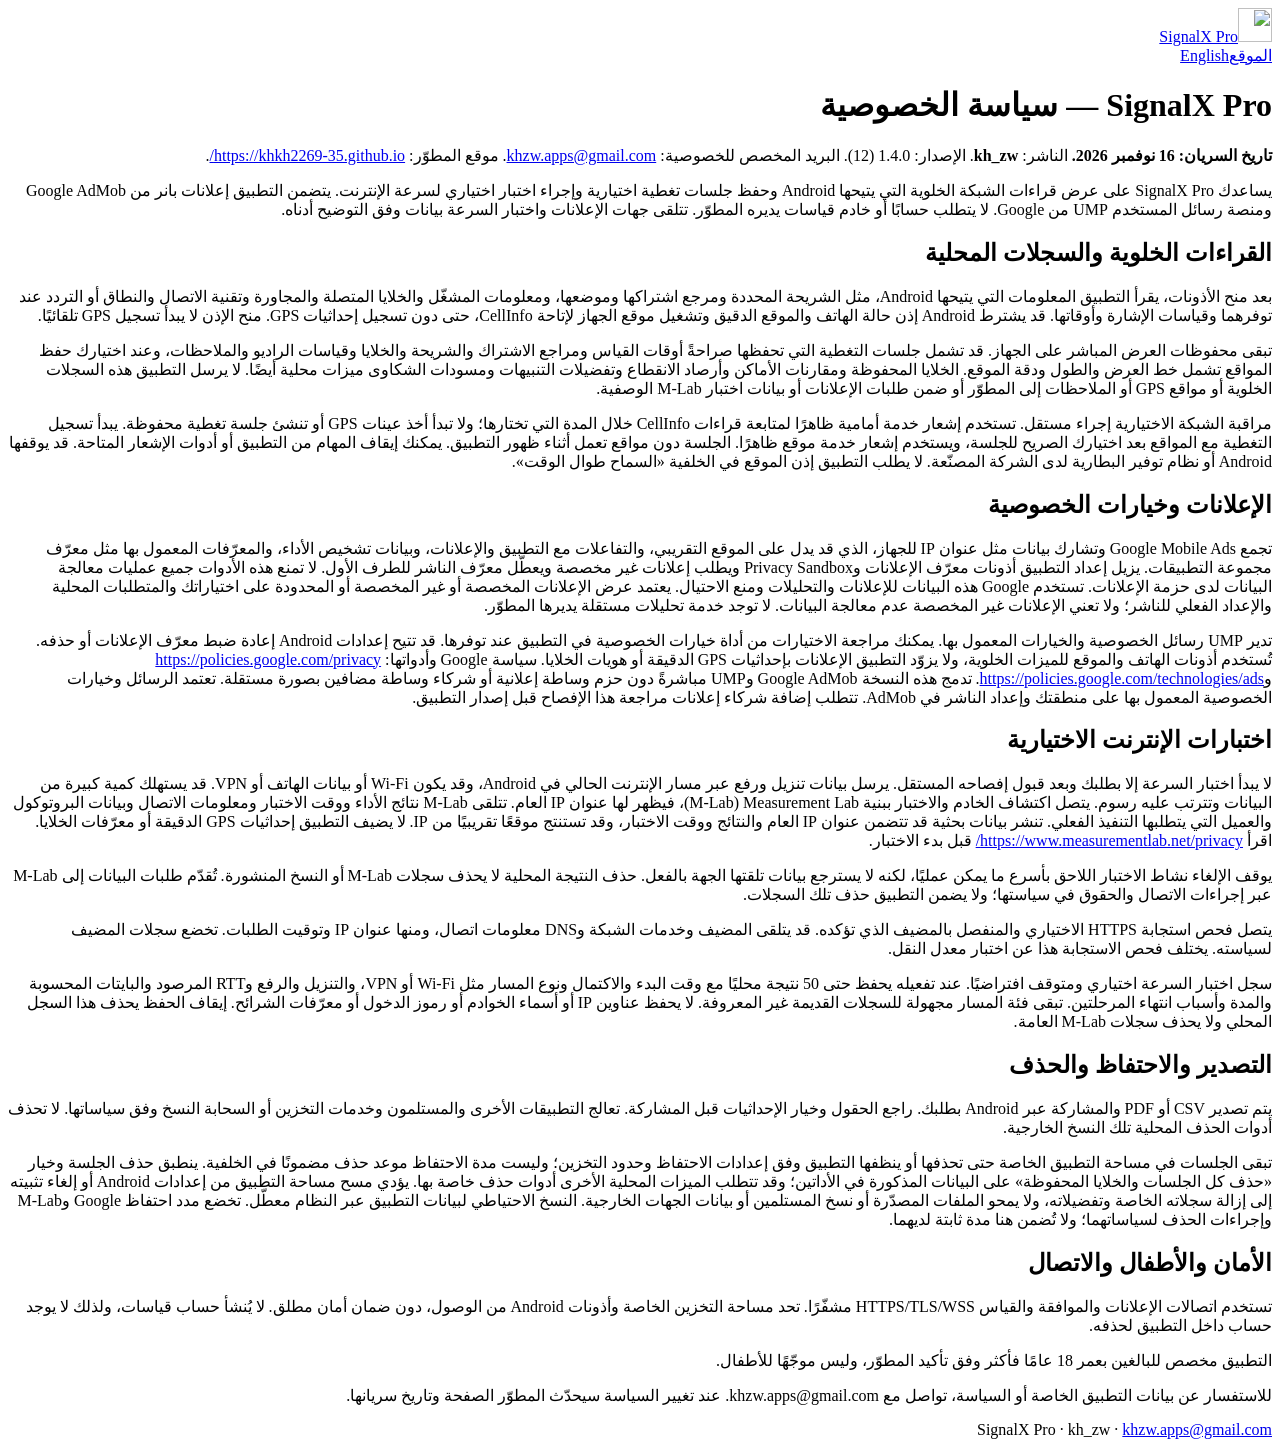
==== privacy-ar.html @ 929ecbd9 "site: publish SignalX Pro privacy-ar.html (approved privacy policy)" ====
<!doctype html>
<html lang="ar" dir="rtl"><head><meta charset="utf-8"><meta name="viewport" content="width=device-width,initial-scale=1"><title>SignalX Pro — سياسة الخصوصية</title><link rel="stylesheet" href="styles.css"><link rel="icon" href="mark.svg" type="image/svg+xml"></head><body>
<header><a class="brand" href="index.html"><img src="mark.svg" width="34" height="34" alt=""><bdi>SignalX Pro</bdi></a><nav aria-label="التنقل الرئيسي"><a href="index.html">الموقع</a><a href="privacy-en.html" lang="en" dir="ltr">English</a></nav></header>
<main class="policy"><h1>SignalX Pro — سياسة الخصوصية</h1>
<p><strong>تاريخ السريان: 16 نوفمبر 2026.</strong> الناشر: <strong>kh_zw</strong>. الإصدار: 1.4.0 (12). البريد المخصص للخصوصية: <a href="mailto:khzw.apps@gmail.com">khzw.apps@gmail.com</a>. موقع المطوّر: <a href="https://khkh2269-35.github.io/">https://khkh2269-35.github.io/</a>.</p>
<p>يساعدك SignalX Pro على عرض قراءات الشبكة الخلوية التي يتيحها Android وحفظ جلسات تغطية اختيارية وإجراء اختبار اختياري لسرعة الإنترنت. يتضمن التطبيق إعلانات بانر من Google AdMob ومنصة رسائل المستخدم UMP من Google. لا يتطلب حسابًا أو خادم قياسات يديره المطوّر. تتلقى جهات الإعلانات واختبار السرعة بيانات وفق التوضيح أدناه.</p>
<h2>القراءات الخلوية والسجلات المحلية</h2>
<p>بعد منح الأذونات، يقرأ التطبيق المعلومات التي يتيحها Android، مثل الشريحة المحددة ومرجع اشتراكها وموضعها، ومعلومات المشغّل والخلايا المتصلة والمجاورة وتقنية الاتصال والنطاق أو التردد عند توفرهما وقياسات الإشارة وأوقاتها. قد يشترط Android إذن حالة الهاتف والموقع الدقيق وتشغيل موقع الجهاز لإتاحة CellInfo، حتى دون تسجيل إحداثيات GPS. منح الإذن لا يبدأ تسجيل GPS تلقائيًا.</p>
<p>تبقى محفوظات العرض المباشر على الجهاز. قد تشمل جلسات التغطية التي تحفظها صراحةً أوقات القياس ومراجع الاشتراك والشريحة والخلايا وقياسات الراديو والملاحظات، وعند اختيارك حفظ المواقع تشمل خط العرض والطول ودقة الموقع. الخلايا المحفوظة ومقارنات الأماكن وأرصاد الانقطاع وتفضيلات التنبيهات ومسودات الشكاوى ميزات محلية أيضًا. لا يرسل التطبيق هذه السجلات الخلوية أو مواقع GPS أو الملاحظات إلى المطوّر أو ضمن طلبات الإعلانات أو بيانات اختبار M-Lab الوصفية.</p>
<p>مراقبة الشبكة الاختيارية إجراء مستقل. تستخدم إشعار خدمة أمامية ظاهرًا لمتابعة قراءات CellInfo خلال المدة التي تختارها؛ ولا تبدأ أخذ عينات GPS أو تنشئ جلسة تغطية محفوظة. يبدأ تسجيل التغطية مع المواقع بعد اختيارك الصريح للجلسة، ويستخدم إشعار خدمة موقع ظاهرًا. الجلسة دون مواقع تعمل أثناء ظهور التطبيق. يمكنك إيقاف المهام من التطبيق أو أدوات الإشعار المتاحة. قد يوقفها Android أو نظام توفير البطارية لدى الشركة المصنّعة. لا يطلب التطبيق إذن الموقع في الخلفية «السماح طوال الوقت».</p>
<h2>الإعلانات وخيارات الخصوصية</h2>
<p>تجمع Google Mobile Ads وتشارك بيانات مثل عنوان IP للجهاز، الذي قد يدل على الموقع التقريبي، والتفاعلات مع التطبيق والإعلانات، وبيانات تشخيص الأداء، والمعرّفات المعمول بها مثل معرّف مجموعة التطبيقات. يزيل إعداد التطبيق أذونات معرّف الإعلانات وPrivacy Sandbox ويطلب إعلانات غير مخصصة ويعطّل معرّف الناشر للطرف الأول. لا تمنع هذه الأدوات جميع عمليات معالجة البيانات لدى حزمة الإعلانات. تستخدم Google هذه البيانات للإعلانات والتحليلات ومنع الاحتيال. يعتمد عرض الإعلانات المخصصة أو غير المخصصة أو المحدودة على اختياراتك والمتطلبات المحلية والإعداد الفعلي للناشر؛ ولا تعني الإعلانات غير المخصصة عدم معالجة البيانات. لا توجد خدمة تحليلات مستقلة يديرها المطوّر.</p>
<p>تدير UMP رسائل الخصوصية والخيارات المعمول بها. يمكنك مراجعة الاختيارات من أداة خيارات الخصوصية في التطبيق عند توفرها. قد تتيح إعدادات Android إعادة ضبط معرّف الإعلانات أو حذفه. تُستخدم أذونات الهاتف والموقع للميزات الخلوية، ولا يزوّد التطبيق الإعلانات بإحداثيات GPS الدقيقة أو هويات الخلايا. سياسة Google وأدواتها: <a href="https://policies.google.com/privacy">https://policies.google.com/privacy</a> و<a href="https://policies.google.com/technologies/ads">https://policies.google.com/technologies/ads</a>. تدمج هذه النسخة Google AdMob وUMP مباشرةً دون حزم وساطة إعلانية أو شركاء وساطة مضافين بصورة مستقلة. تعتمد الرسائل وخيارات الخصوصية المعمول بها على منطقتك وإعداد الناشر في AdMob. تتطلب إضافة شركاء إعلانات مراجعة هذا الإفصاح قبل إصدار التطبيق.</p>
<h2>اختبارات الإنترنت الاختيارية</h2>
<p>لا يبدأ اختبار السرعة إلا بطلبك وبعد قبول إفصاحه المستقل. يرسل بيانات تنزيل ورفع عبر مسار الإنترنت الحالي في Android، وقد يكون Wi-Fi أو بيانات الهاتف أو VPN. قد يستهلك كمية كبيرة من البيانات وتترتب عليه رسوم. يتصل اكتشاف الخادم والاختبار ببنية Measurement Lab ‏(M-Lab)، فيظهر لها عنوان IP العام. تتلقى M-Lab نتائج الأداء ووقت الاختبار ومعلومات الاتصال وبيانات البروتوكول والعميل التي يتطلبها التنفيذ الفعلي. تنشر بيانات بحثية قد تتضمن عنوان IP العام والنتائج ووقت الاختبار، وقد تستنتج موقعًا تقريبيًا من IP. لا يضيف التطبيق إحداثيات GPS الدقيقة أو معرّفات الخلايا. اقرأ <a href="https://www.measurementlab.net/privacy/">https://www.measurementlab.net/privacy/</a> قبل بدء الاختبار.</p>
<p>يوقف الإلغاء نشاط الاختبار اللاحق بأسرع ما يمكن عمليًا، لكنه لا يسترجع بيانات تلقتها الجهة بالفعل. حذف النتيجة المحلية لا يحذف سجلات M-Lab أو النسخ المنشورة. تُقدّم طلبات البيانات إلى M-Lab عبر إجراءات الاتصال والحقوق في سياستها؛ ولا يضمن التطبيق حذف تلك السجلات.</p>
<p>يتصل فحص استجابة HTTPS الاختياري والمنفصل بالمضيف الذي تؤكده. قد يتلقى المضيف وخدمات الشبكة وDNS معلومات اتصال، ومنها عنوان IP وتوقيت الطلبات. تخضع سجلات المضيف لسياسته. يختلف فحص الاستجابة هذا عن اختبار معدل النقل.</p>
<p>سجل اختبار السرعة اختياري ومتوقف افتراضيًا. عند تفعيله يحفظ حتى 50 نتيجة محليًا مع وقت البدء والاكتمال ونوع المسار مثل Wi-Fi أو VPN، والتنزيل والرفع وRTT المرصود والبايتات المحسوبة والمدة وأسباب انتهاء المرحلتين. تبقى فئة المسار مجهولة للسجلات القديمة غير المعروفة. لا يحفظ عناوين IP أو أسماء الخوادم أو رموز الدخول أو معرّفات الشرائح. إيقاف الحفظ يحذف هذا السجل المحلي ولا يحذف سجلات M-Lab العامة.</p>
<h2>التصدير والاحتفاظ والحذف</h2>
<p>يتم تصدير CSV أو PDF والمشاركة عبر Android بطلبك. راجع الحقول وخيار الإحداثيات قبل المشاركة. تعالج التطبيقات الأخرى والمستلمون وخدمات التخزين أو السحابة النسخ وفق سياساتها. لا تحذف أدوات الحذف المحلية تلك النسخ الخارجية.</p>
<p>تبقى الجلسات في مساحة التطبيق الخاصة حتى تحذفها أو ينظفها التطبيق وفق إعدادات الاحتفاظ وحدود التخزين؛ وليست مدة الاحتفاظ موعد حذف مضمونًا في الخلفية. ينطبق حذف الجلسة وخيار «حذف كل الجلسات والخلايا المحفوظة» على البيانات المذكورة في الأداتين؛ وقد تتطلب الميزات المحلية الأخرى أدوات حذف خاصة بها. يؤدي مسح مساحة التطبيق من إعدادات Android أو إلغاء تثبيته إلى إزالة سجلاته الخاصة وتفضيلاته، ولا يمحو الملفات المصدّرة أو نسخ المستلمين أو بيانات الجهات الخارجية. النسخ الاحتياطي لبيانات التطبيق عبر النظام معطّل. تخضع مدد احتفاظ Google وM-Lab وإجراءات الحذف لسياساتهما؛ ولا تُضمن هنا مدة ثابتة لديهما.</p>
<h2>الأمان والأطفال والاتصال</h2>
<p>تستخدم اتصالات الإعلانات والموافقة والقياس HTTPS/TLS/WSS مشفّرًا. تحد مساحة التخزين الخاصة وأذونات Android من الوصول، دون ضمان أمان مطلق. لا يُنشأ حساب قياسات، ولذلك لا يوجد حساب داخل التطبيق لحذفه.</p>
<p>التطبيق مخصص للبالغين بعمر 18 عامًا فأكثر وفق تأكيد المطوّر، وليس موجّهًا للأطفال.</p>
<p>للاستفسار عن بيانات التطبيق الخاصة أو السياسة، تواصل مع khzw.apps@gmail.com. عند تغيير السياسة سيحدّث المطوّر الصفحة وتاريخ سريانها.</p>
</main><footer><p>SignalX Pro · kh_zw · <a href="mailto:khzw.apps@gmail.com">khzw.apps@gmail.com</a></p></footer></body></html>
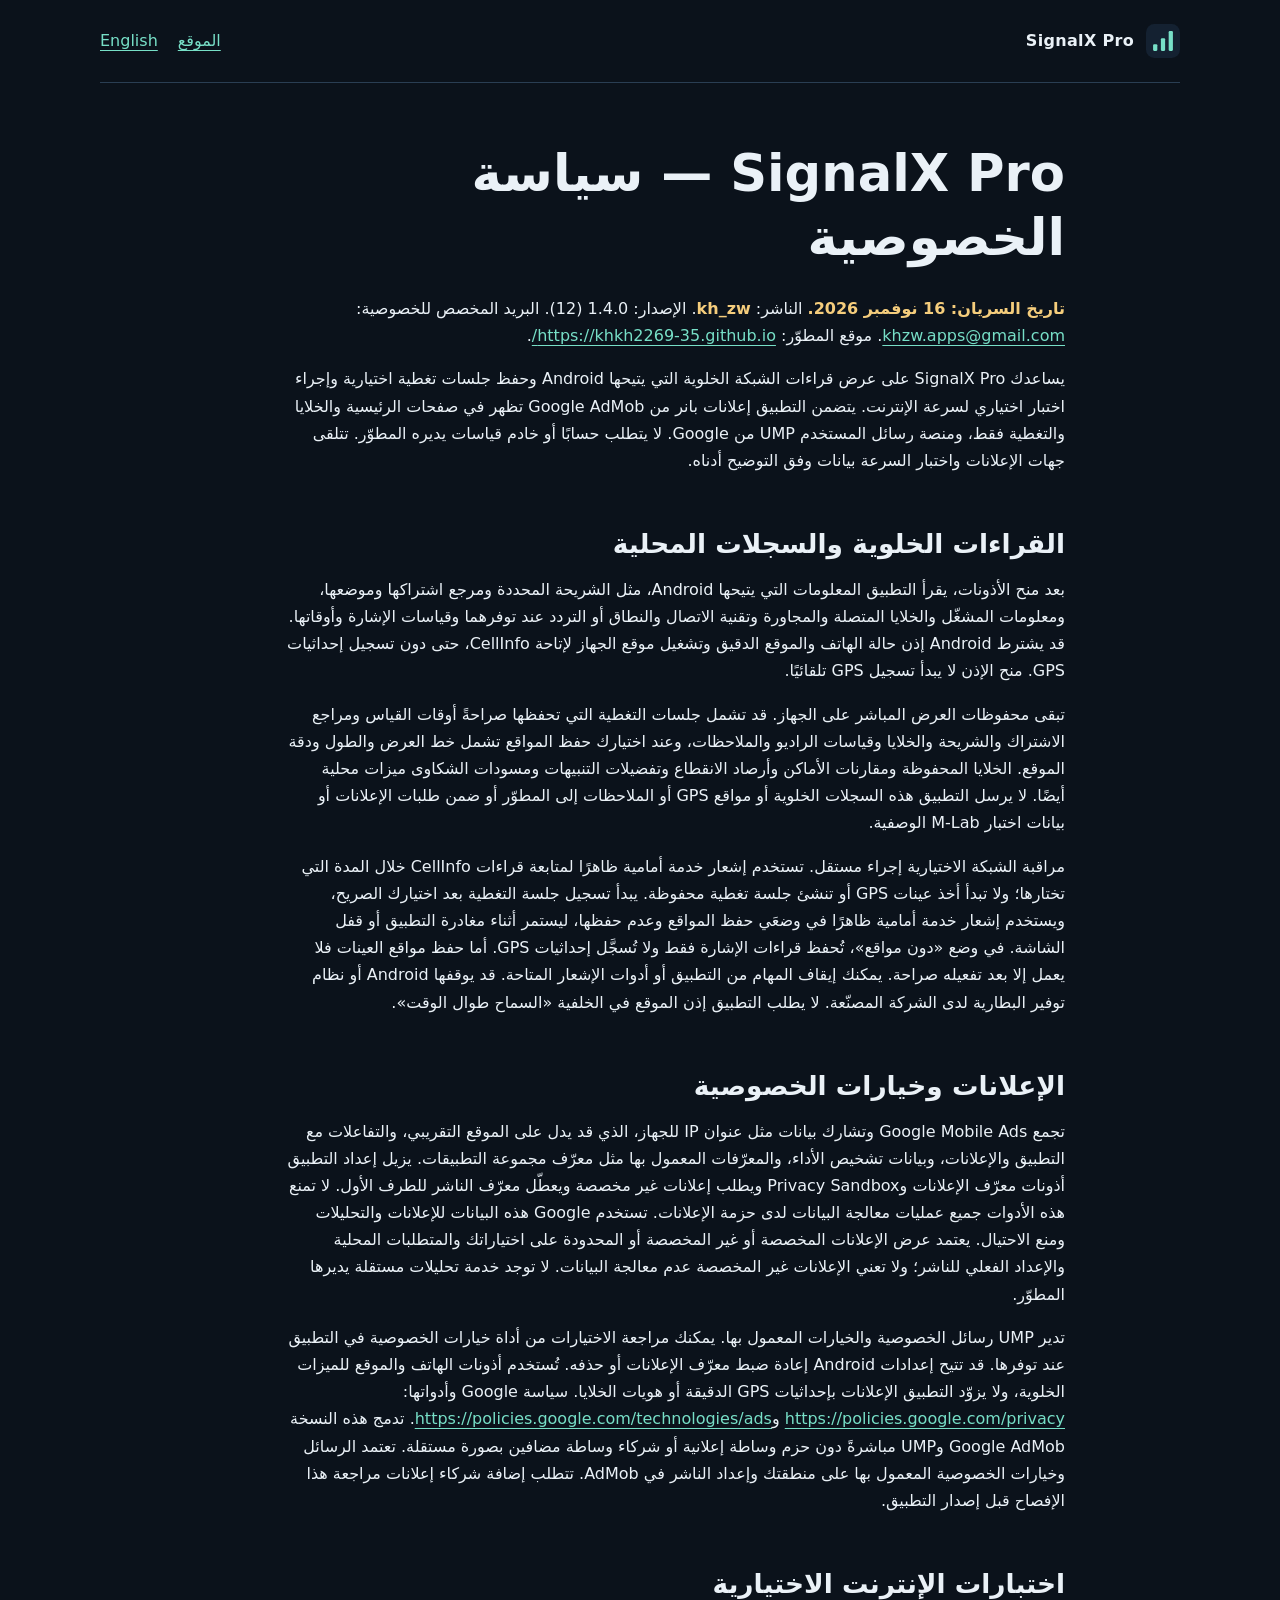
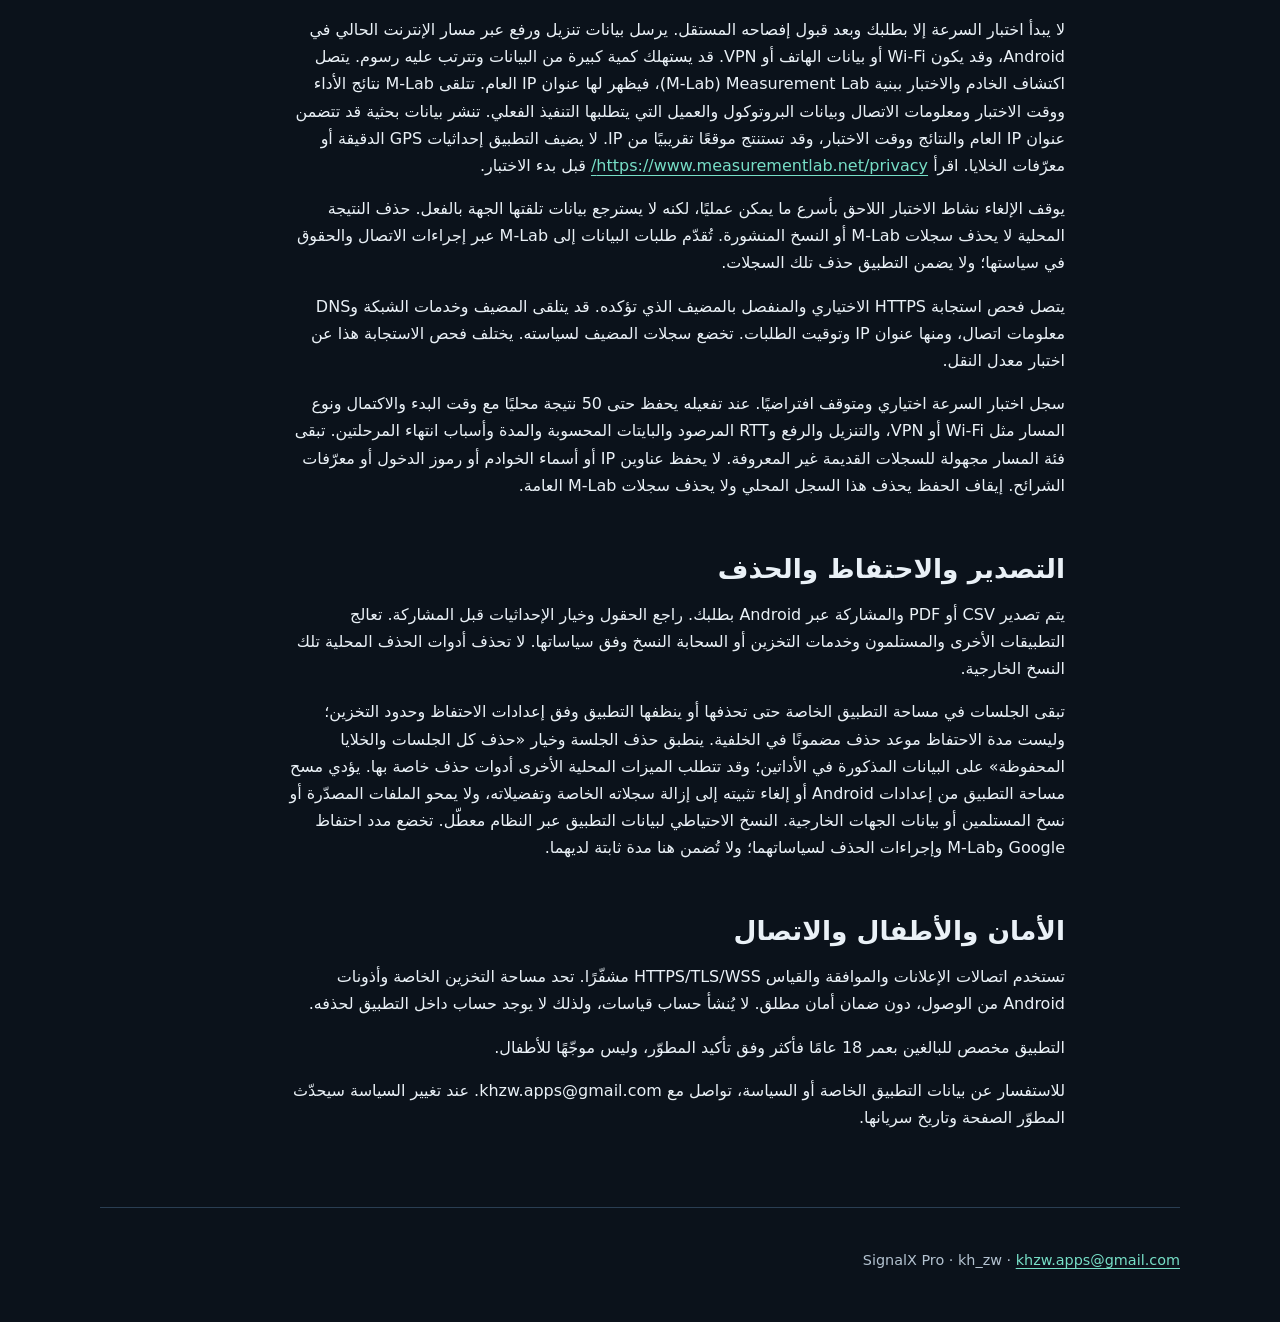
==== commit 6f8a1f2c: "privacy: disclose radio-only background session and exactly three banner placements" ====
--- a/privacy-ar.html
+++ b/privacy-ar.html
@@ -3,11 +3,11 @@
 <header><a class="brand" href="index.html"><img src="mark.svg" width="34" height="34" alt=""><bdi>SignalX Pro</bdi></a><nav aria-label="التنقل الرئيسي"><a href="index.html">الموقع</a><a href="privacy-en.html" lang="en" dir="ltr">English</a></nav></header>
 <main class="policy"><h1>SignalX Pro — سياسة الخصوصية</h1>
 <p><strong>تاريخ السريان: 16 نوفمبر 2026.</strong> الناشر: <strong>kh_zw</strong>. الإصدار: 1.4.0 (12). البريد المخصص للخصوصية: <a href="mailto:khzw.apps@gmail.com">khzw.apps@gmail.com</a>. موقع المطوّر: <a href="https://khkh2269-35.github.io/">https://khkh2269-35.github.io/</a>.</p>
-<p>يساعدك SignalX Pro على عرض قراءات الشبكة الخلوية التي يتيحها Android وحفظ جلسات تغطية اختيارية وإجراء اختبار اختياري لسرعة الإنترنت. يتضمن التطبيق إعلانات بانر من Google AdMob ومنصة رسائل المستخدم UMP من Google. لا يتطلب حسابًا أو خادم قياسات يديره المطوّر. تتلقى جهات الإعلانات واختبار السرعة بيانات وفق التوضيح أدناه.</p>
+<p>يساعدك SignalX Pro على عرض قراءات الشبكة الخلوية التي يتيحها Android وحفظ جلسات تغطية اختيارية وإجراء اختبار اختياري لسرعة الإنترنت. يتضمن التطبيق إعلانات بانر من Google AdMob تظهر في صفحات الرئيسية والخلايا والتغطية فقط، ومنصة رسائل المستخدم UMP من Google. لا يتطلب حسابًا أو خادم قياسات يديره المطوّر. تتلقى جهات الإعلانات واختبار السرعة بيانات وفق التوضيح أدناه.</p>
 <h2>القراءات الخلوية والسجلات المحلية</h2>
 <p>بعد منح الأذونات، يقرأ التطبيق المعلومات التي يتيحها Android، مثل الشريحة المحددة ومرجع اشتراكها وموضعها، ومعلومات المشغّل والخلايا المتصلة والمجاورة وتقنية الاتصال والنطاق أو التردد عند توفرهما وقياسات الإشارة وأوقاتها. قد يشترط Android إذن حالة الهاتف والموقع الدقيق وتشغيل موقع الجهاز لإتاحة CellInfo، حتى دون تسجيل إحداثيات GPS. منح الإذن لا يبدأ تسجيل GPS تلقائيًا.</p>
 <p>تبقى محفوظات العرض المباشر على الجهاز. قد تشمل جلسات التغطية التي تحفظها صراحةً أوقات القياس ومراجع الاشتراك والشريحة والخلايا وقياسات الراديو والملاحظات، وعند اختيارك حفظ المواقع تشمل خط العرض والطول ودقة الموقع. الخلايا المحفوظة ومقارنات الأماكن وأرصاد الانقطاع وتفضيلات التنبيهات ومسودات الشكاوى ميزات محلية أيضًا. لا يرسل التطبيق هذه السجلات الخلوية أو مواقع GPS أو الملاحظات إلى المطوّر أو ضمن طلبات الإعلانات أو بيانات اختبار M-Lab الوصفية.</p>
-<p>مراقبة الشبكة الاختيارية إجراء مستقل. تستخدم إشعار خدمة أمامية ظاهرًا لمتابعة قراءات CellInfo خلال المدة التي تختارها؛ ولا تبدأ أخذ عينات GPS أو تنشئ جلسة تغطية محفوظة. يبدأ تسجيل التغطية مع المواقع بعد اختيارك الصريح للجلسة، ويستخدم إشعار خدمة موقع ظاهرًا. الجلسة دون مواقع تعمل أثناء ظهور التطبيق. يمكنك إيقاف المهام من التطبيق أو أدوات الإشعار المتاحة. قد يوقفها Android أو نظام توفير البطارية لدى الشركة المصنّعة. لا يطلب التطبيق إذن الموقع في الخلفية «السماح طوال الوقت».</p>
+<p>مراقبة الشبكة الاختيارية إجراء مستقل. تستخدم إشعار خدمة أمامية ظاهرًا لمتابعة قراءات CellInfo خلال المدة التي تختارها؛ ولا تبدأ أخذ عينات GPS أو تنشئ جلسة تغطية محفوظة. يبدأ تسجيل جلسة التغطية بعد اختيارك الصريح، ويستخدم إشعار خدمة أمامية ظاهرًا في وضعَي حفظ المواقع وعدم حفظها، ليستمر أثناء مغادرة التطبيق أو قفل الشاشة. في وضع «دون مواقع»، تُحفظ قراءات الإشارة فقط ولا تُسجَّل إحداثيات GPS. أما حفظ مواقع العينات فلا يعمل إلا بعد تفعيله صراحة. يمكنك إيقاف المهام من التطبيق أو أدوات الإشعار المتاحة. قد يوقفها Android أو نظام توفير البطارية لدى الشركة المصنّعة. لا يطلب التطبيق إذن الموقع في الخلفية «السماح طوال الوقت».</p>
 <h2>الإعلانات وخيارات الخصوصية</h2>
 <p>تجمع Google Mobile Ads وتشارك بيانات مثل عنوان IP للجهاز، الذي قد يدل على الموقع التقريبي، والتفاعلات مع التطبيق والإعلانات، وبيانات تشخيص الأداء، والمعرّفات المعمول بها مثل معرّف مجموعة التطبيقات. يزيل إعداد التطبيق أذونات معرّف الإعلانات وPrivacy Sandbox ويطلب إعلانات غير مخصصة ويعطّل معرّف الناشر للطرف الأول. لا تمنع هذه الأدوات جميع عمليات معالجة البيانات لدى حزمة الإعلانات. تستخدم Google هذه البيانات للإعلانات والتحليلات ومنع الاحتيال. يعتمد عرض الإعلانات المخصصة أو غير المخصصة أو المحدودة على اختياراتك والمتطلبات المحلية والإعداد الفعلي للناشر؛ ولا تعني الإعلانات غير المخصصة عدم معالجة البيانات. لا توجد خدمة تحليلات مستقلة يديرها المطوّر.</p>
 <p>تدير UMP رسائل الخصوصية والخيارات المعمول بها. يمكنك مراجعة الاختيارات من أداة خيارات الخصوصية في التطبيق عند توفرها. قد تتيح إعدادات Android إعادة ضبط معرّف الإعلانات أو حذفه. تُستخدم أذونات الهاتف والموقع للميزات الخلوية، ولا يزوّد التطبيق الإعلانات بإحداثيات GPS الدقيقة أو هويات الخلايا. سياسة Google وأدواتها: <a href="https://policies.google.com/privacy">https://policies.google.com/privacy</a> و<a href="https://policies.google.com/technologies/ads">https://policies.google.com/technologies/ads</a>. تدمج هذه النسخة Google AdMob وUMP مباشرةً دون حزم وساطة إعلانية أو شركاء وساطة مضافين بصورة مستقلة. تعتمد الرسائل وخيارات الخصوصية المعمول بها على منطقتك وإعداد الناشر في AdMob. تتطلب إضافة شركاء إعلانات مراجعة هذا الإفصاح قبل إصدار التطبيق.</p>
--- a/styles.css
+++ b/styles.css
@@ -0,0 +1,2 @@
+:root{color-scheme:dark;--bg:#0b121b;--surface:#142131;--line:#2a3e53;--text:#eaf1f7;--muted:#b4c3d1;--accent:#77dfc7;--draft:#f5cd7c;font-family:system-ui,-apple-system,"Segoe UI",sans-serif;line-height:1.7}
+*{box-sizing:border-box}body{margin:0;background:var(--bg);color:var(--text)}a{color:var(--accent);text-underline-offset:.22em}a:hover{color:white}a:focus-visible{outline:3px solid var(--draft);outline-offset:5px}header,main,footer{width:min(1080px,calc(100% - 40px));margin-inline:auto}header{display:flex;align-items:center;justify-content:space-between;gap:20px;padding-block:24px;border-bottom:1px solid var(--line)}.brand{font-weight:750;letter-spacing:.02em;color:var(--text);text-decoration:none;display:flex;align-items:center;gap:12px}.brand svg{width:34px;height:34px}nav{display:flex;gap:20px;flex-wrap:wrap}main{padding-block:40px 60px}.draft{background:#332a1c;border:1px solid #735d33;color:var(--draft);border-radius:8px;padding:15px 20px;margin:0 0 38px}.eyebrow{color:var(--accent);font-size:.88rem;letter-spacing:.06em;font-weight:650}h1,h2,h3{line-height:1.25}h1{font-size:clamp(2.3rem,6vw,4.6rem);letter-spacing:-.035em;max-width:900px;margin-block:18px 26px}h2{font-size:1.65rem;margin-block:40px 16px}p{max-width:780px}.intro{font-size:1.22rem;color:var(--muted);max-width:760px}.actions{display:flex;gap:14px;flex-wrap:wrap;margin-block:28px 54px}.button{display:inline-block;padding:12px 20px;border:1px solid var(--accent);border-radius:8px;text-decoration:none;font-weight:650}.button.primary{background:var(--accent);color:#10241e}.feature{display:grid;grid-template-columns:80px 1fr;gap:24px;padding-block:28px;border-top:1px solid var(--line)}.feature h2{margin:0 0 10px}.feature p{color:var(--muted);margin-block:0}.number{font-size:2rem;color:var(--accent);font-weight:650}.notice{background:var(--surface);padding:24px;border-inline-start:3px solid var(--accent);margin-top:30px}.notice h2{margin-top:0}.notice p{color:var(--muted)}footer{padding-block:25px 36px;border-top:1px solid var(--line);font-size:.9rem;color:var(--muted)}.policy{max-width:850px}.policy h1{font-size:clamp(2rem,5vw,3.2rem)}.policy h2{margin-top:2em}.policy p{overflow-wrap:anywhere}.policy code{color:var(--draft);font-family:ui-monospace,monospace;font-size:.9em;unicode-bidi:isolate;direction:ltr}.policy ul{padding-inline-start:24px}.policy strong{color:var(--draft)}.policy a{overflow-wrap:anywhere}[dir=rtl] h1{letter-spacing:0}[dir=rtl] .eyebrow{letter-spacing:0}@media(max-width:600px){header{align-items:flex-start}.brand{font-size:.95rem}nav{gap:10px;font-size:.88rem}main{padding-top:25px}.feature{grid-template-columns:40px 1fr;gap:14px}.number{font-size:1.4rem}.draft{padding:12px 14px}.actions{margin-bottom:36px}h2{font-size:1.4rem}}
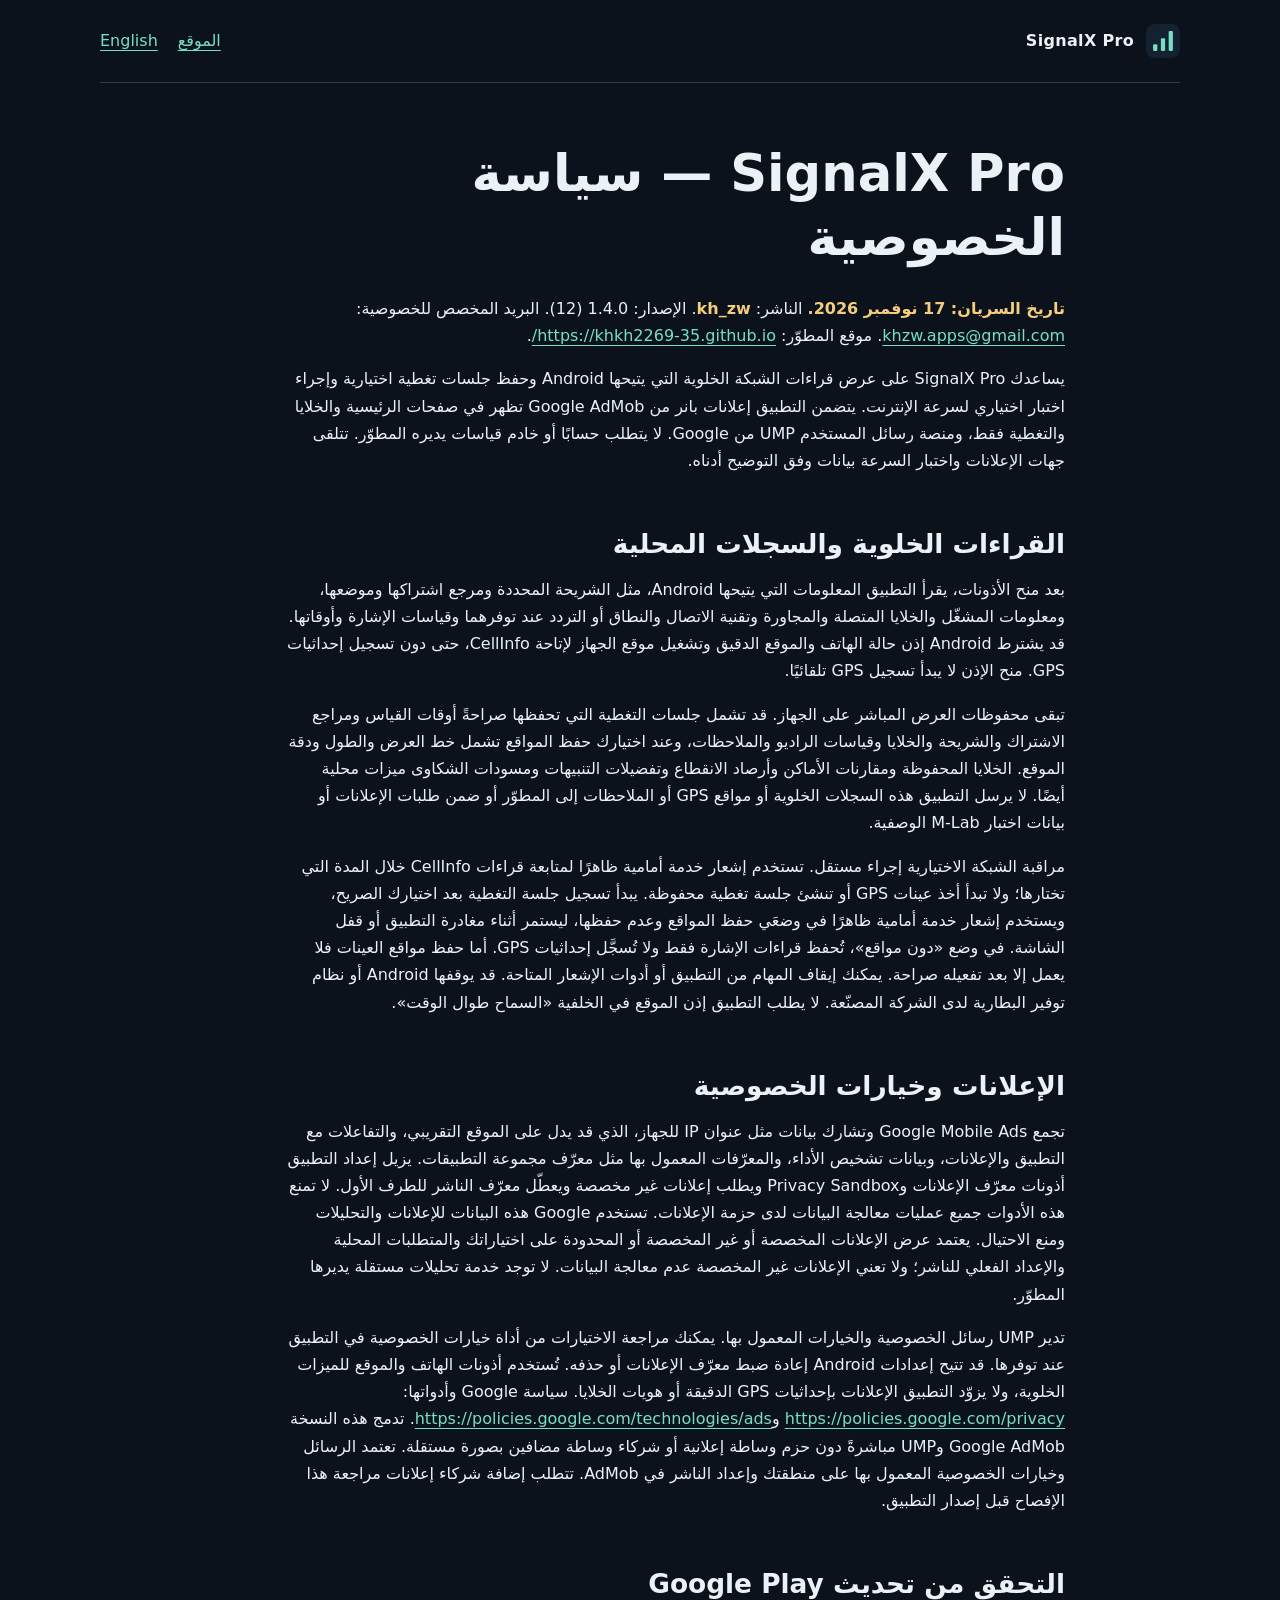
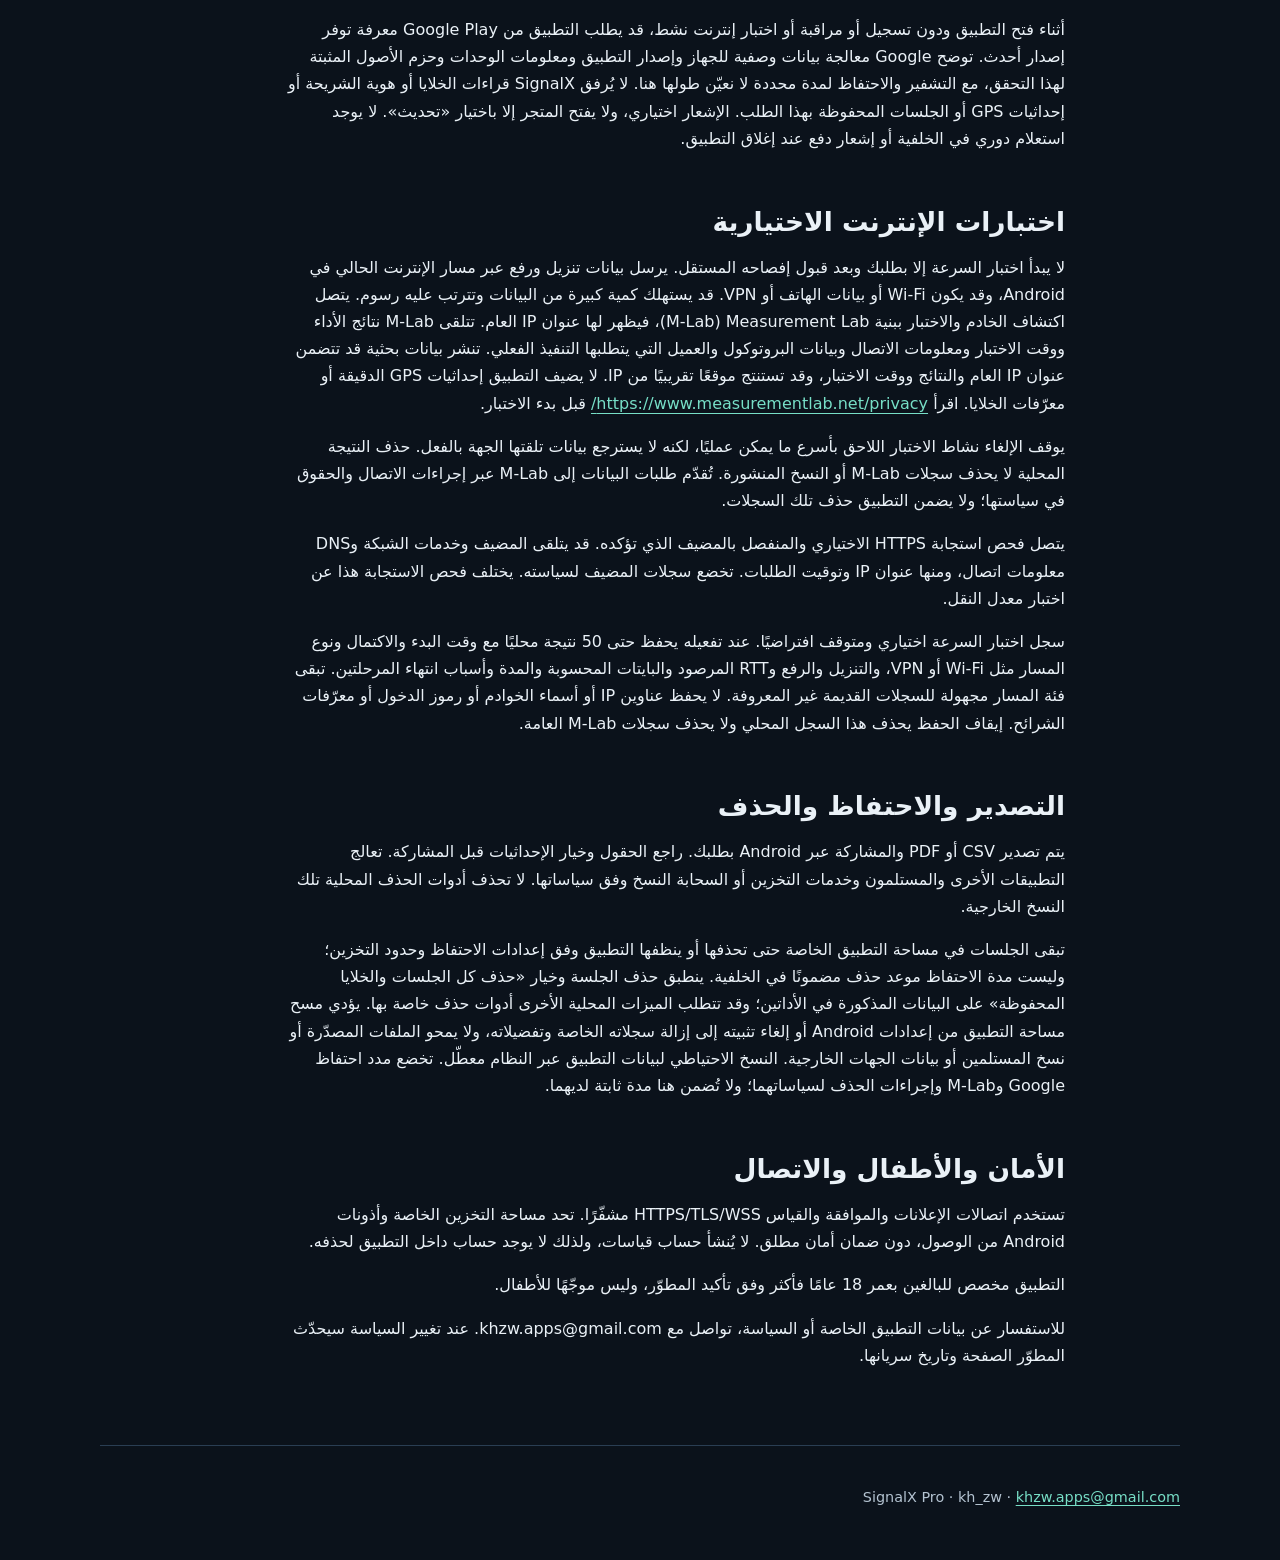
==== commit 1b3d6c4b: "docs: prepare SignalX Pro privacy disclosure for Play update check (privacy-ar.html)" ====
--- a/privacy-ar.html
+++ b/privacy-ar.html
@@ -2,7 +2,7 @@
 <html lang="ar" dir="rtl"><head><meta charset="utf-8"><meta name="viewport" content="width=device-width,initial-scale=1"><title>SignalX Pro — سياسة الخصوصية</title><link rel="stylesheet" href="styles.css"><link rel="icon" href="mark.svg" type="image/svg+xml"></head><body>
 <header><a class="brand" href="index.html"><img src="mark.svg" width="34" height="34" alt=""><bdi>SignalX Pro</bdi></a><nav aria-label="التنقل الرئيسي"><a href="index.html">الموقع</a><a href="privacy-en.html" lang="en" dir="ltr">English</a></nav></header>
 <main class="policy"><h1>SignalX Pro — سياسة الخصوصية</h1>
-<p><strong>تاريخ السريان: 16 نوفمبر 2026.</strong> الناشر: <strong>kh_zw</strong>. الإصدار: 1.4.0 (12). البريد المخصص للخصوصية: <a href="mailto:khzw.apps@gmail.com">khzw.apps@gmail.com</a>. موقع المطوّر: <a href="https://khkh2269-35.github.io/">https://khkh2269-35.github.io/</a>.</p>
+<p><strong>تاريخ السريان: 17 نوفمبر 2026.</strong> الناشر: <strong>kh_zw</strong>. الإصدار: 1.4.0 (12). البريد المخصص للخصوصية: <a href="mailto:khzw.apps@gmail.com">khzw.apps@gmail.com</a>. موقع المطوّر: <a href="https://khkh2269-35.github.io/">https://khkh2269-35.github.io/</a>.</p>
 <p>يساعدك SignalX Pro على عرض قراءات الشبكة الخلوية التي يتيحها Android وحفظ جلسات تغطية اختيارية وإجراء اختبار اختياري لسرعة الإنترنت. يتضمن التطبيق إعلانات بانر من Google AdMob تظهر في صفحات الرئيسية والخلايا والتغطية فقط، ومنصة رسائل المستخدم UMP من Google. لا يتطلب حسابًا أو خادم قياسات يديره المطوّر. تتلقى جهات الإعلانات واختبار السرعة بيانات وفق التوضيح أدناه.</p>
 <h2>القراءات الخلوية والسجلات المحلية</h2>
 <p>بعد منح الأذونات، يقرأ التطبيق المعلومات التي يتيحها Android، مثل الشريحة المحددة ومرجع اشتراكها وموضعها، ومعلومات المشغّل والخلايا المتصلة والمجاورة وتقنية الاتصال والنطاق أو التردد عند توفرهما وقياسات الإشارة وأوقاتها. قد يشترط Android إذن حالة الهاتف والموقع الدقيق وتشغيل موقع الجهاز لإتاحة CellInfo، حتى دون تسجيل إحداثيات GPS. منح الإذن لا يبدأ تسجيل GPS تلقائيًا.</p>
@@ -11,6 +11,8 @@
 <h2>الإعلانات وخيارات الخصوصية</h2>
 <p>تجمع Google Mobile Ads وتشارك بيانات مثل عنوان IP للجهاز، الذي قد يدل على الموقع التقريبي، والتفاعلات مع التطبيق والإعلانات، وبيانات تشخيص الأداء، والمعرّفات المعمول بها مثل معرّف مجموعة التطبيقات. يزيل إعداد التطبيق أذونات معرّف الإعلانات وPrivacy Sandbox ويطلب إعلانات غير مخصصة ويعطّل معرّف الناشر للطرف الأول. لا تمنع هذه الأدوات جميع عمليات معالجة البيانات لدى حزمة الإعلانات. تستخدم Google هذه البيانات للإعلانات والتحليلات ومنع الاحتيال. يعتمد عرض الإعلانات المخصصة أو غير المخصصة أو المحدودة على اختياراتك والمتطلبات المحلية والإعداد الفعلي للناشر؛ ولا تعني الإعلانات غير المخصصة عدم معالجة البيانات. لا توجد خدمة تحليلات مستقلة يديرها المطوّر.</p>
 <p>تدير UMP رسائل الخصوصية والخيارات المعمول بها. يمكنك مراجعة الاختيارات من أداة خيارات الخصوصية في التطبيق عند توفرها. قد تتيح إعدادات Android إعادة ضبط معرّف الإعلانات أو حذفه. تُستخدم أذونات الهاتف والموقع للميزات الخلوية، ولا يزوّد التطبيق الإعلانات بإحداثيات GPS الدقيقة أو هويات الخلايا. سياسة Google وأدواتها: <a href="https://policies.google.com/privacy">https://policies.google.com/privacy</a> و<a href="https://policies.google.com/technologies/ads">https://policies.google.com/technologies/ads</a>. تدمج هذه النسخة Google AdMob وUMP مباشرةً دون حزم وساطة إعلانية أو شركاء وساطة مضافين بصورة مستقلة. تعتمد الرسائل وخيارات الخصوصية المعمول بها على منطقتك وإعداد الناشر في AdMob. تتطلب إضافة شركاء إعلانات مراجعة هذا الإفصاح قبل إصدار التطبيق.</p>
+<h2>التحقق من تحديث Google Play</h2>
+<p>أثناء فتح التطبيق ودون تسجيل أو مراقبة أو اختبار إنترنت نشط، قد يطلب التطبيق من Google Play معرفة توفر إصدار أحدث. توضح Google معالجة بيانات وصفية للجهاز وإصدار التطبيق ومعلومات الوحدات وحزم الأصول المثبتة لهذا التحقق، مع التشفير والاحتفاظ لمدة محددة لا نعيّن طولها هنا. لا يُرفق SignalX قراءات الخلايا أو هوية الشريحة أو إحداثيات GPS أو الجلسات المحفوظة بهذا الطلب. الإشعار اختياري، ولا يفتح المتجر إلا باختيار «تحديث». لا يوجد استعلام دوري في الخلفية أو إشعار دفع عند إغلاق التطبيق.</p>
 <h2>اختبارات الإنترنت الاختيارية</h2>
 <p>لا يبدأ اختبار السرعة إلا بطلبك وبعد قبول إفصاحه المستقل. يرسل بيانات تنزيل ورفع عبر مسار الإنترنت الحالي في Android، وقد يكون Wi-Fi أو بيانات الهاتف أو VPN. قد يستهلك كمية كبيرة من البيانات وتترتب عليه رسوم. يتصل اكتشاف الخادم والاختبار ببنية Measurement Lab ‏(M-Lab)، فيظهر لها عنوان IP العام. تتلقى M-Lab نتائج الأداء ووقت الاختبار ومعلومات الاتصال وبيانات البروتوكول والعميل التي يتطلبها التنفيذ الفعلي. تنشر بيانات بحثية قد تتضمن عنوان IP العام والنتائج ووقت الاختبار، وقد تستنتج موقعًا تقريبيًا من IP. لا يضيف التطبيق إحداثيات GPS الدقيقة أو معرّفات الخلايا. اقرأ <a href="https://www.measurementlab.net/privacy/">https://www.measurementlab.net/privacy/</a> قبل بدء الاختبار.</p>
 <p>يوقف الإلغاء نشاط الاختبار اللاحق بأسرع ما يمكن عمليًا، لكنه لا يسترجع بيانات تلقتها الجهة بالفعل. حذف النتيجة المحلية لا يحذف سجلات M-Lab أو النسخ المنشورة. تُقدّم طلبات البيانات إلى M-Lab عبر إجراءات الاتصال والحقوق في سياستها؛ ولا يضمن التطبيق حذف تلك السجلات.</p>
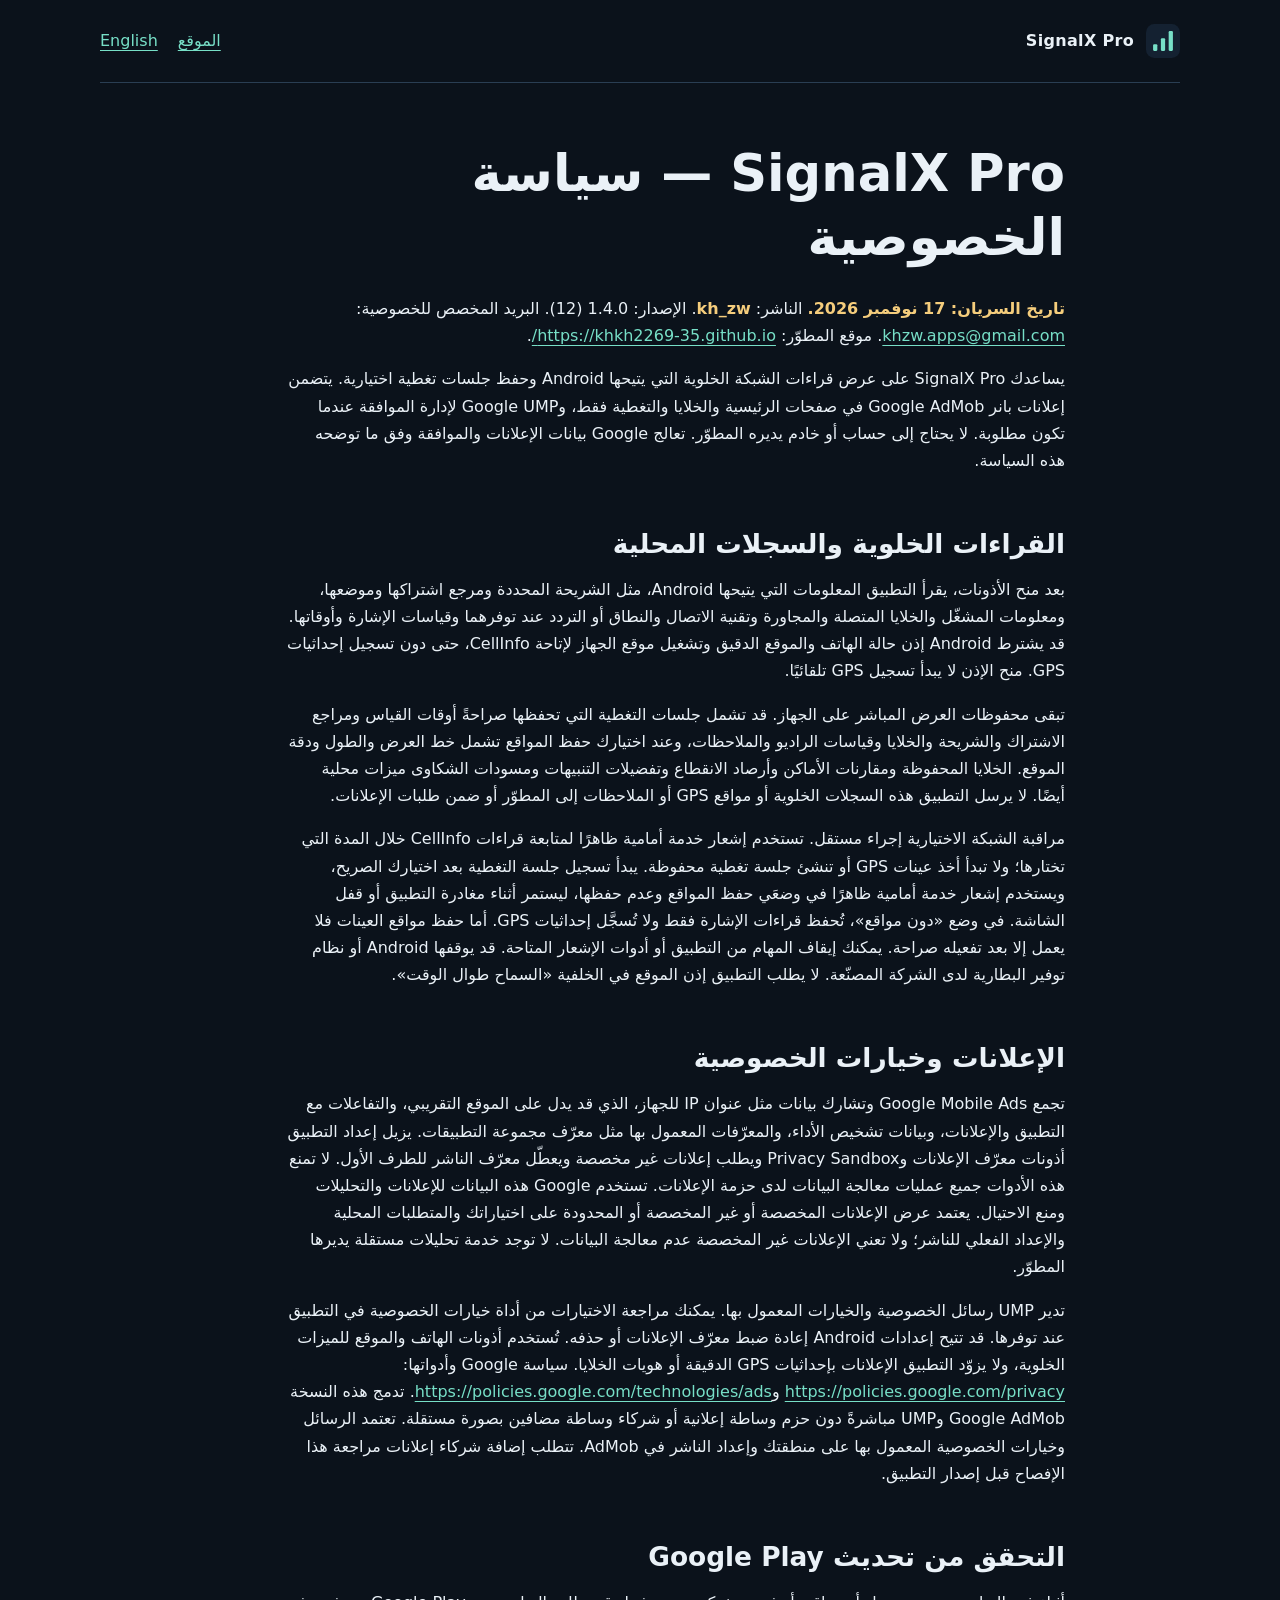
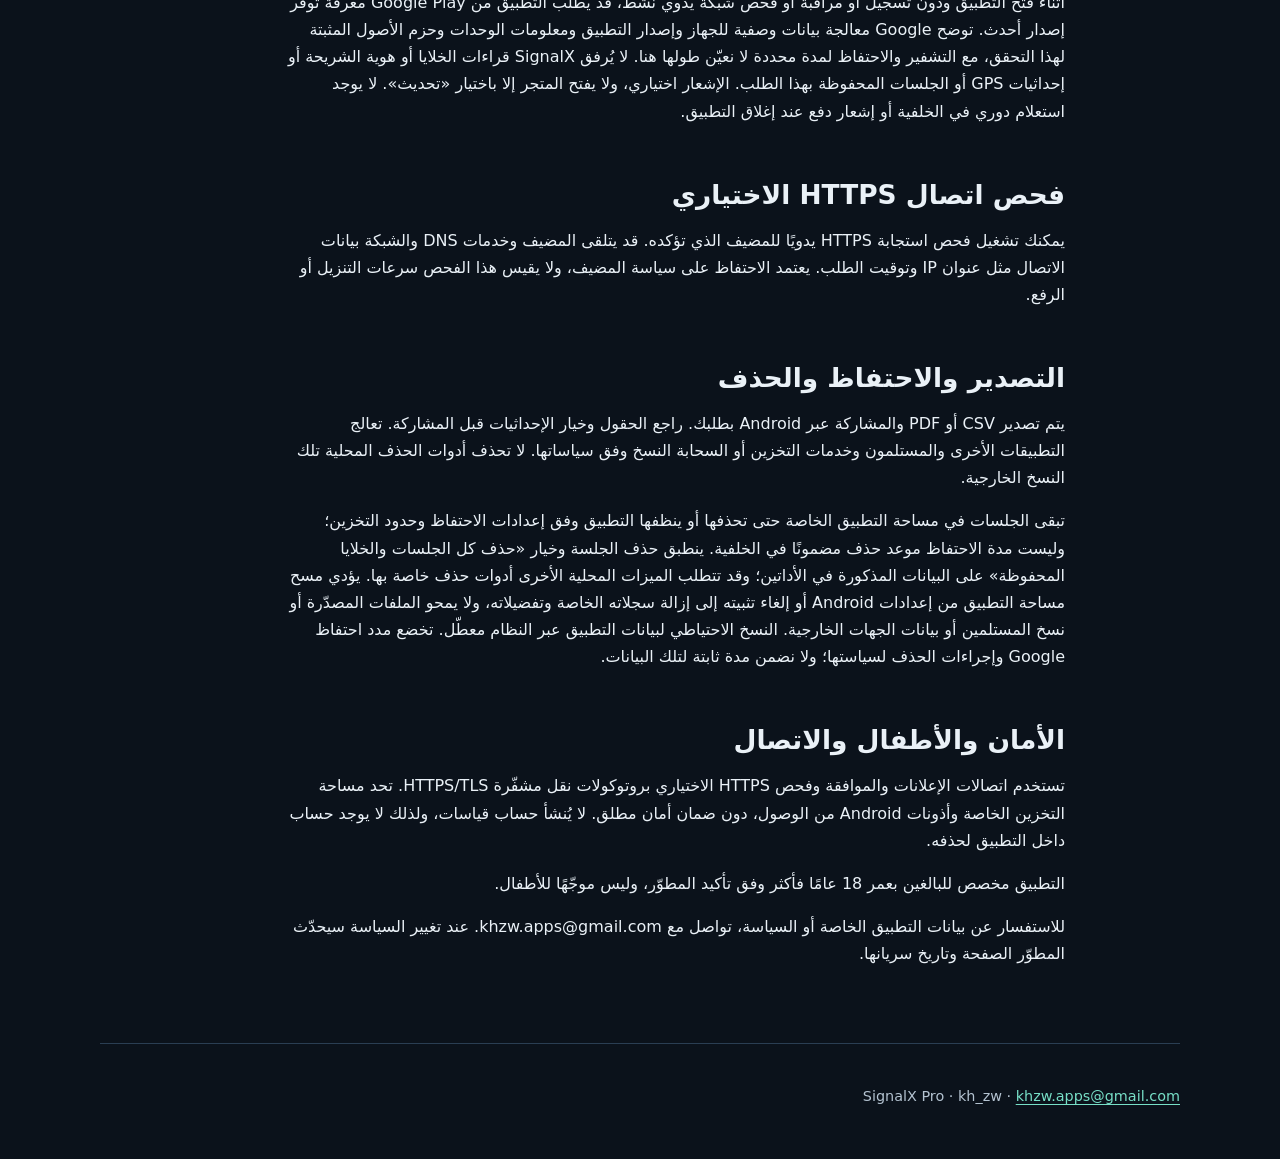
==== commit 4e61f582: "docs: remove discontinued M-Lab speed-test privacy disclosures (privacy-ar.html)" ====
--- a/privacy-ar.html
+++ b/privacy-ar.html
@@ -3,26 +3,23 @@
 <header><a class="brand" href="index.html"><img src="mark.svg" width="34" height="34" alt=""><bdi>SignalX Pro</bdi></a><nav aria-label="التنقل الرئيسي"><a href="index.html">الموقع</a><a href="privacy-en.html" lang="en" dir="ltr">English</a></nav></header>
 <main class="policy"><h1>SignalX Pro — سياسة الخصوصية</h1>
 <p><strong>تاريخ السريان: 17 نوفمبر 2026.</strong> الناشر: <strong>kh_zw</strong>. الإصدار: 1.4.0 (12). البريد المخصص للخصوصية: <a href="mailto:khzw.apps@gmail.com">khzw.apps@gmail.com</a>. موقع المطوّر: <a href="https://khkh2269-35.github.io/">https://khkh2269-35.github.io/</a>.</p>
-<p>يساعدك SignalX Pro على عرض قراءات الشبكة الخلوية التي يتيحها Android وحفظ جلسات تغطية اختيارية وإجراء اختبار اختياري لسرعة الإنترنت. يتضمن التطبيق إعلانات بانر من Google AdMob تظهر في صفحات الرئيسية والخلايا والتغطية فقط، ومنصة رسائل المستخدم UMP من Google. لا يتطلب حسابًا أو خادم قياسات يديره المطوّر. تتلقى جهات الإعلانات واختبار السرعة بيانات وفق التوضيح أدناه.</p>
+<p>يساعدك SignalX Pro على عرض قراءات الشبكة الخلوية التي يتيحها Android وحفظ جلسات تغطية اختيارية. يتضمن إعلانات بانر Google AdMob في صفحات الرئيسية والخلايا والتغطية فقط، وGoogle UMP لإدارة الموافقة عندما تكون مطلوبة. لا يحتاج إلى حساب أو خادم يديره المطوّر. تعالج Google بيانات الإعلانات والموافقة وفق ما توضحه هذه السياسة.</p>
 <h2>القراءات الخلوية والسجلات المحلية</h2>
 <p>بعد منح الأذونات، يقرأ التطبيق المعلومات التي يتيحها Android، مثل الشريحة المحددة ومرجع اشتراكها وموضعها، ومعلومات المشغّل والخلايا المتصلة والمجاورة وتقنية الاتصال والنطاق أو التردد عند توفرهما وقياسات الإشارة وأوقاتها. قد يشترط Android إذن حالة الهاتف والموقع الدقيق وتشغيل موقع الجهاز لإتاحة CellInfo، حتى دون تسجيل إحداثيات GPS. منح الإذن لا يبدأ تسجيل GPS تلقائيًا.</p>
-<p>تبقى محفوظات العرض المباشر على الجهاز. قد تشمل جلسات التغطية التي تحفظها صراحةً أوقات القياس ومراجع الاشتراك والشريحة والخلايا وقياسات الراديو والملاحظات، وعند اختيارك حفظ المواقع تشمل خط العرض والطول ودقة الموقع. الخلايا المحفوظة ومقارنات الأماكن وأرصاد الانقطاع وتفضيلات التنبيهات ومسودات الشكاوى ميزات محلية أيضًا. لا يرسل التطبيق هذه السجلات الخلوية أو مواقع GPS أو الملاحظات إلى المطوّر أو ضمن طلبات الإعلانات أو بيانات اختبار M-Lab الوصفية.</p>
+<p>تبقى محفوظات العرض المباشر على الجهاز. قد تشمل جلسات التغطية التي تحفظها صراحةً أوقات القياس ومراجع الاشتراك والشريحة والخلايا وقياسات الراديو والملاحظات، وعند اختيارك حفظ المواقع تشمل خط العرض والطول ودقة الموقع. الخلايا المحفوظة ومقارنات الأماكن وأرصاد الانقطاع وتفضيلات التنبيهات ومسودات الشكاوى ميزات محلية أيضًا. لا يرسل التطبيق هذه السجلات الخلوية أو مواقع GPS أو الملاحظات إلى المطوّر أو ضمن طلبات الإعلانات.</p>
 <p>مراقبة الشبكة الاختيارية إجراء مستقل. تستخدم إشعار خدمة أمامية ظاهرًا لمتابعة قراءات CellInfo خلال المدة التي تختارها؛ ولا تبدأ أخذ عينات GPS أو تنشئ جلسة تغطية محفوظة. يبدأ تسجيل جلسة التغطية بعد اختيارك الصريح، ويستخدم إشعار خدمة أمامية ظاهرًا في وضعَي حفظ المواقع وعدم حفظها، ليستمر أثناء مغادرة التطبيق أو قفل الشاشة. في وضع «دون مواقع»، تُحفظ قراءات الإشارة فقط ولا تُسجَّل إحداثيات GPS. أما حفظ مواقع العينات فلا يعمل إلا بعد تفعيله صراحة. يمكنك إيقاف المهام من التطبيق أو أدوات الإشعار المتاحة. قد يوقفها Android أو نظام توفير البطارية لدى الشركة المصنّعة. لا يطلب التطبيق إذن الموقع في الخلفية «السماح طوال الوقت».</p>
 <h2>الإعلانات وخيارات الخصوصية</h2>
 <p>تجمع Google Mobile Ads وتشارك بيانات مثل عنوان IP للجهاز، الذي قد يدل على الموقع التقريبي، والتفاعلات مع التطبيق والإعلانات، وبيانات تشخيص الأداء، والمعرّفات المعمول بها مثل معرّف مجموعة التطبيقات. يزيل إعداد التطبيق أذونات معرّف الإعلانات وPrivacy Sandbox ويطلب إعلانات غير مخصصة ويعطّل معرّف الناشر للطرف الأول. لا تمنع هذه الأدوات جميع عمليات معالجة البيانات لدى حزمة الإعلانات. تستخدم Google هذه البيانات للإعلانات والتحليلات ومنع الاحتيال. يعتمد عرض الإعلانات المخصصة أو غير المخصصة أو المحدودة على اختياراتك والمتطلبات المحلية والإعداد الفعلي للناشر؛ ولا تعني الإعلانات غير المخصصة عدم معالجة البيانات. لا توجد خدمة تحليلات مستقلة يديرها المطوّر.</p>
 <p>تدير UMP رسائل الخصوصية والخيارات المعمول بها. يمكنك مراجعة الاختيارات من أداة خيارات الخصوصية في التطبيق عند توفرها. قد تتيح إعدادات Android إعادة ضبط معرّف الإعلانات أو حذفه. تُستخدم أذونات الهاتف والموقع للميزات الخلوية، ولا يزوّد التطبيق الإعلانات بإحداثيات GPS الدقيقة أو هويات الخلايا. سياسة Google وأدواتها: <a href="https://policies.google.com/privacy">https://policies.google.com/privacy</a> و<a href="https://policies.google.com/technologies/ads">https://policies.google.com/technologies/ads</a>. تدمج هذه النسخة Google AdMob وUMP مباشرةً دون حزم وساطة إعلانية أو شركاء وساطة مضافين بصورة مستقلة. تعتمد الرسائل وخيارات الخصوصية المعمول بها على منطقتك وإعداد الناشر في AdMob. تتطلب إضافة شركاء إعلانات مراجعة هذا الإفصاح قبل إصدار التطبيق.</p>
 <h2>التحقق من تحديث Google Play</h2>
-<p>أثناء فتح التطبيق ودون تسجيل أو مراقبة أو اختبار إنترنت نشط، قد يطلب التطبيق من Google Play معرفة توفر إصدار أحدث. توضح Google معالجة بيانات وصفية للجهاز وإصدار التطبيق ومعلومات الوحدات وحزم الأصول المثبتة لهذا التحقق، مع التشفير والاحتفاظ لمدة محددة لا نعيّن طولها هنا. لا يُرفق SignalX قراءات الخلايا أو هوية الشريحة أو إحداثيات GPS أو الجلسات المحفوظة بهذا الطلب. الإشعار اختياري، ولا يفتح المتجر إلا باختيار «تحديث». لا يوجد استعلام دوري في الخلفية أو إشعار دفع عند إغلاق التطبيق.</p>
-<h2>اختبارات الإنترنت الاختيارية</h2>
-<p>لا يبدأ اختبار السرعة إلا بطلبك وبعد قبول إفصاحه المستقل. يرسل بيانات تنزيل ورفع عبر مسار الإنترنت الحالي في Android، وقد يكون Wi-Fi أو بيانات الهاتف أو VPN. قد يستهلك كمية كبيرة من البيانات وتترتب عليه رسوم. يتصل اكتشاف الخادم والاختبار ببنية Measurement Lab ‏(M-Lab)، فيظهر لها عنوان IP العام. تتلقى M-Lab نتائج الأداء ووقت الاختبار ومعلومات الاتصال وبيانات البروتوكول والعميل التي يتطلبها التنفيذ الفعلي. تنشر بيانات بحثية قد تتضمن عنوان IP العام والنتائج ووقت الاختبار، وقد تستنتج موقعًا تقريبيًا من IP. لا يضيف التطبيق إحداثيات GPS الدقيقة أو معرّفات الخلايا. اقرأ <a href="https://www.measurementlab.net/privacy/">https://www.measurementlab.net/privacy/</a> قبل بدء الاختبار.</p>
-<p>يوقف الإلغاء نشاط الاختبار اللاحق بأسرع ما يمكن عمليًا، لكنه لا يسترجع بيانات تلقتها الجهة بالفعل. حذف النتيجة المحلية لا يحذف سجلات M-Lab أو النسخ المنشورة. تُقدّم طلبات البيانات إلى M-Lab عبر إجراءات الاتصال والحقوق في سياستها؛ ولا يضمن التطبيق حذف تلك السجلات.</p>
-<p>يتصل فحص استجابة HTTPS الاختياري والمنفصل بالمضيف الذي تؤكده. قد يتلقى المضيف وخدمات الشبكة وDNS معلومات اتصال، ومنها عنوان IP وتوقيت الطلبات. تخضع سجلات المضيف لسياسته. يختلف فحص الاستجابة هذا عن اختبار معدل النقل.</p>
-<p>سجل اختبار السرعة اختياري ومتوقف افتراضيًا. عند تفعيله يحفظ حتى 50 نتيجة محليًا مع وقت البدء والاكتمال ونوع المسار مثل Wi-Fi أو VPN، والتنزيل والرفع وRTT المرصود والبايتات المحسوبة والمدة وأسباب انتهاء المرحلتين. تبقى فئة المسار مجهولة للسجلات القديمة غير المعروفة. لا يحفظ عناوين IP أو أسماء الخوادم أو رموز الدخول أو معرّفات الشرائح. إيقاف الحفظ يحذف هذا السجل المحلي ولا يحذف سجلات M-Lab العامة.</p>
+<p>أثناء فتح التطبيق ودون تسجيل أو مراقبة أو فحص شبكة يدوي نشط، قد يطلب التطبيق من Google Play معرفة توفر إصدار أحدث. توضح Google معالجة بيانات وصفية للجهاز وإصدار التطبيق ومعلومات الوحدات وحزم الأصول المثبتة لهذا التحقق، مع التشفير والاحتفاظ لمدة محددة لا نعيّن طولها هنا. لا يُرفق SignalX قراءات الخلايا أو هوية الشريحة أو إحداثيات GPS أو الجلسات المحفوظة بهذا الطلب. الإشعار اختياري، ولا يفتح المتجر إلا باختيار «تحديث». لا يوجد استعلام دوري في الخلفية أو إشعار دفع عند إغلاق التطبيق.</p>
+<h2>فحص اتصال HTTPS الاختياري</h2>
+<p>يمكنك تشغيل فحص استجابة HTTPS يدويًا للمضيف الذي تؤكده. قد يتلقى المضيف وخدمات DNS والشبكة بيانات الاتصال مثل عنوان IP وتوقيت الطلب. يعتمد الاحتفاظ على سياسة المضيف، ولا يقيس هذا الفحص سرعات التنزيل أو الرفع.</p>
 <h2>التصدير والاحتفاظ والحذف</h2>
 <p>يتم تصدير CSV أو PDF والمشاركة عبر Android بطلبك. راجع الحقول وخيار الإحداثيات قبل المشاركة. تعالج التطبيقات الأخرى والمستلمون وخدمات التخزين أو السحابة النسخ وفق سياساتها. لا تحذف أدوات الحذف المحلية تلك النسخ الخارجية.</p>
-<p>تبقى الجلسات في مساحة التطبيق الخاصة حتى تحذفها أو ينظفها التطبيق وفق إعدادات الاحتفاظ وحدود التخزين؛ وليست مدة الاحتفاظ موعد حذف مضمونًا في الخلفية. ينطبق حذف الجلسة وخيار «حذف كل الجلسات والخلايا المحفوظة» على البيانات المذكورة في الأداتين؛ وقد تتطلب الميزات المحلية الأخرى أدوات حذف خاصة بها. يؤدي مسح مساحة التطبيق من إعدادات Android أو إلغاء تثبيته إلى إزالة سجلاته الخاصة وتفضيلاته، ولا يمحو الملفات المصدّرة أو نسخ المستلمين أو بيانات الجهات الخارجية. النسخ الاحتياطي لبيانات التطبيق عبر النظام معطّل. تخضع مدد احتفاظ Google وM-Lab وإجراءات الحذف لسياساتهما؛ ولا تُضمن هنا مدة ثابتة لديهما.</p>
+<p>تبقى الجلسات في مساحة التطبيق الخاصة حتى تحذفها أو ينظفها التطبيق وفق إعدادات الاحتفاظ وحدود التخزين؛ وليست مدة الاحتفاظ موعد حذف مضمونًا في الخلفية. ينطبق حذف الجلسة وخيار «حذف كل الجلسات والخلايا المحفوظة» على البيانات المذكورة في الأداتين؛ وقد تتطلب الميزات المحلية الأخرى أدوات حذف خاصة بها. يؤدي مسح مساحة التطبيق من إعدادات Android أو إلغاء تثبيته إلى إزالة سجلاته الخاصة وتفضيلاته، ولا يمحو الملفات المصدّرة أو نسخ المستلمين أو بيانات الجهات الخارجية. النسخ الاحتياطي لبيانات التطبيق عبر النظام معطّل. تخضع مدد احتفاظ Google وإجراءات الحذف لسياستها؛ ولا نضمن مدة ثابتة لتلك البيانات.</p>
 <h2>الأمان والأطفال والاتصال</h2>
-<p>تستخدم اتصالات الإعلانات والموافقة والقياس HTTPS/TLS/WSS مشفّرًا. تحد مساحة التخزين الخاصة وأذونات Android من الوصول، دون ضمان أمان مطلق. لا يُنشأ حساب قياسات، ولذلك لا يوجد حساب داخل التطبيق لحذفه.</p>
+<p>تستخدم اتصالات الإعلانات والموافقة وفحص HTTPS الاختياري بروتوكولات نقل مشفّرة HTTPS/TLS. تحد مساحة التخزين الخاصة وأذونات Android من الوصول، دون ضمان أمان مطلق. لا يُنشأ حساب قياسات، ولذلك لا يوجد حساب داخل التطبيق لحذفه.</p>
 <p>التطبيق مخصص للبالغين بعمر 18 عامًا فأكثر وفق تأكيد المطوّر، وليس موجّهًا للأطفال.</p>
 <p>للاستفسار عن بيانات التطبيق الخاصة أو السياسة، تواصل مع khzw.apps@gmail.com. عند تغيير السياسة سيحدّث المطوّر الصفحة وتاريخ سريانها.</p>
 </main><footer><p>SignalX Pro · kh_zw · <a href="mailto:khzw.apps@gmail.com">khzw.apps@gmail.com</a></p></footer></body></html>
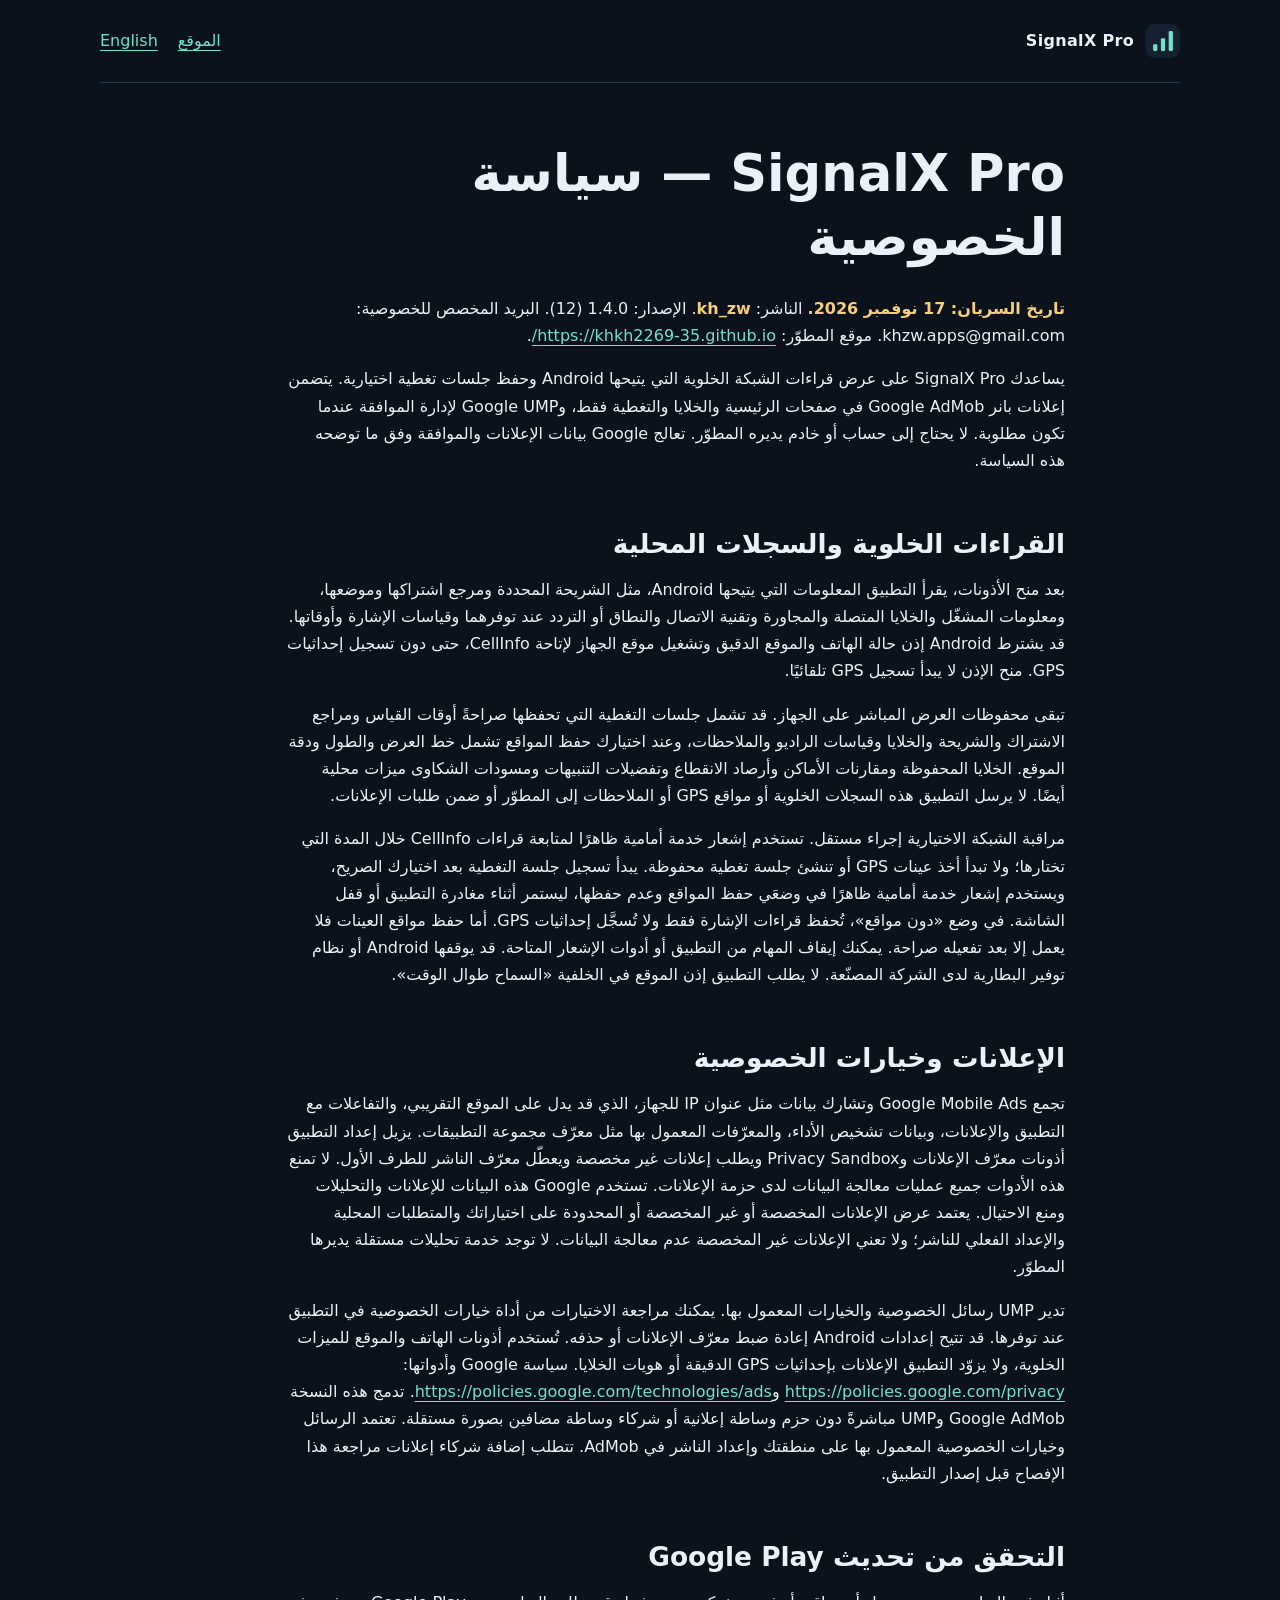
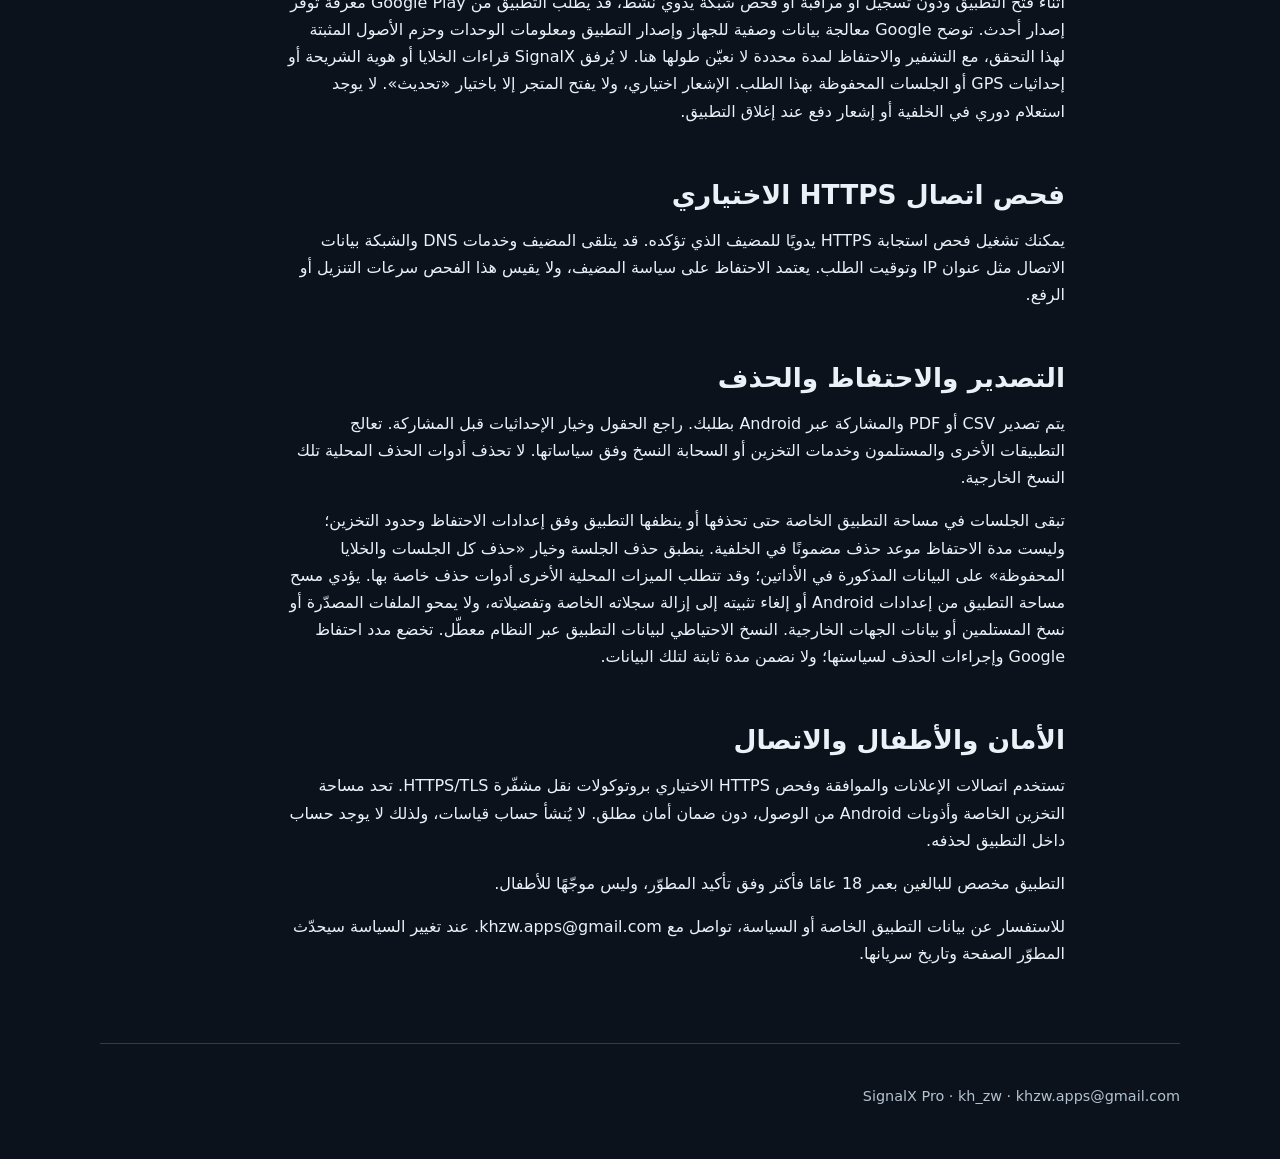
==== commit ef191de6: "docs: remove retired M-Lab speed test from privacy-ar.html" ====
--- a/privacy-ar.html
+++ b/privacy-ar.html
@@ -1,8 +1,9 @@
 <!doctype html>
 <html lang="ar" dir="rtl"><head><meta charset="utf-8"><meta name="viewport" content="width=device-width,initial-scale=1"><title>SignalX Pro — سياسة الخصوصية</title><link rel="stylesheet" href="styles.css"><link rel="icon" href="mark.svg" type="image/svg+xml"></head><body>
 <header><a class="brand" href="index.html"><img src="mark.svg" width="34" height="34" alt=""><bdi>SignalX Pro</bdi></a><nav aria-label="التنقل الرئيسي"><a href="index.html">الموقع</a><a href="privacy-en.html" lang="en" dir="ltr">English</a></nav></header>
-<main class="policy"><h1>SignalX Pro — سياسة الخصوصية</h1>
-<p><strong>تاريخ السريان: 17 نوفمبر 2026.</strong> الناشر: <strong>kh_zw</strong>. الإصدار: 1.4.0 (12). البريد المخصص للخصوصية: <a href="mailto:khzw.apps@gmail.com">khzw.apps@gmail.com</a>. موقع المطوّر: <a href="https://khkh2269-35.github.io/">https://khkh2269-35.github.io/</a>.</p>
+<main class="policy">
+<h1>SignalX Pro — سياسة الخصوصية</h1>
+<p><strong>تاريخ السريان: 17 نوفمبر 2026.</strong> الناشر: <strong>kh_zw</strong>. الإصدار: 1.4.0 (12). البريد المخصص للخصوصية: khzw.apps@gmail.com. موقع المطوّر: <a href="https://khkh2269-35.github.io/">https://khkh2269-35.github.io/</a>.</p>
 <p>يساعدك SignalX Pro على عرض قراءات الشبكة الخلوية التي يتيحها Android وحفظ جلسات تغطية اختيارية. يتضمن إعلانات بانر Google AdMob في صفحات الرئيسية والخلايا والتغطية فقط، وGoogle UMP لإدارة الموافقة عندما تكون مطلوبة. لا يحتاج إلى حساب أو خادم يديره المطوّر. تعالج Google بيانات الإعلانات والموافقة وفق ما توضحه هذه السياسة.</p>
 <h2>القراءات الخلوية والسجلات المحلية</h2>
 <p>بعد منح الأذونات، يقرأ التطبيق المعلومات التي يتيحها Android، مثل الشريحة المحددة ومرجع اشتراكها وموضعها، ومعلومات المشغّل والخلايا المتصلة والمجاورة وتقنية الاتصال والنطاق أو التردد عند توفرهما وقياسات الإشارة وأوقاتها. قد يشترط Android إذن حالة الهاتف والموقع الدقيق وتشغيل موقع الجهاز لإتاحة CellInfo، حتى دون تسجيل إحداثيات GPS. منح الإذن لا يبدأ تسجيل GPS تلقائيًا.</p>
@@ -22,4 +23,4 @@
 <p>تستخدم اتصالات الإعلانات والموافقة وفحص HTTPS الاختياري بروتوكولات نقل مشفّرة HTTPS/TLS. تحد مساحة التخزين الخاصة وأذونات Android من الوصول، دون ضمان أمان مطلق. لا يُنشأ حساب قياسات، ولذلك لا يوجد حساب داخل التطبيق لحذفه.</p>
 <p>التطبيق مخصص للبالغين بعمر 18 عامًا فأكثر وفق تأكيد المطوّر، وليس موجّهًا للأطفال.</p>
 <p>للاستفسار عن بيانات التطبيق الخاصة أو السياسة، تواصل مع khzw.apps@gmail.com. عند تغيير السياسة سيحدّث المطوّر الصفحة وتاريخ سريانها.</p>
-</main><footer><p>SignalX Pro · kh_zw · <a href="mailto:khzw.apps@gmail.com">khzw.apps@gmail.com</a></p></footer></body></html>
+</main><footer><p>SignalX Pro · kh_zw · khzw.apps@gmail.com</p></footer></body></html>
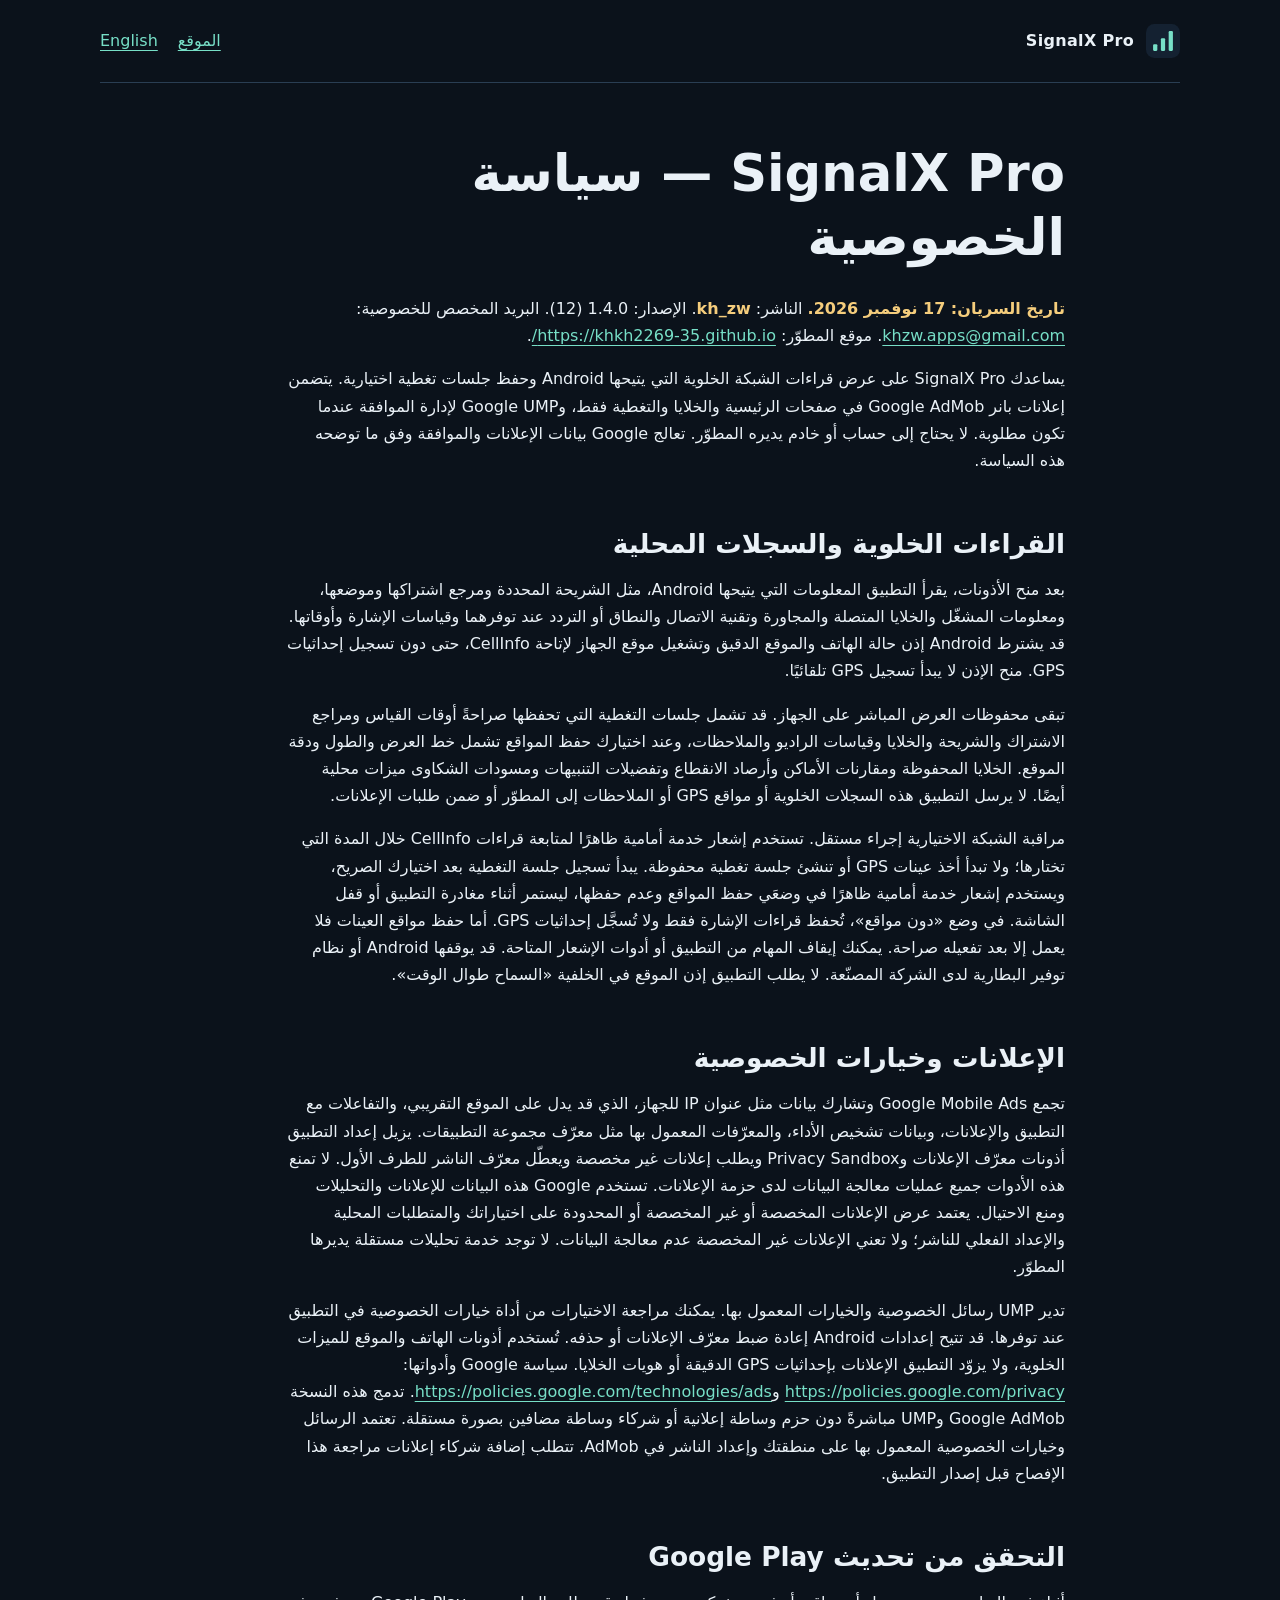
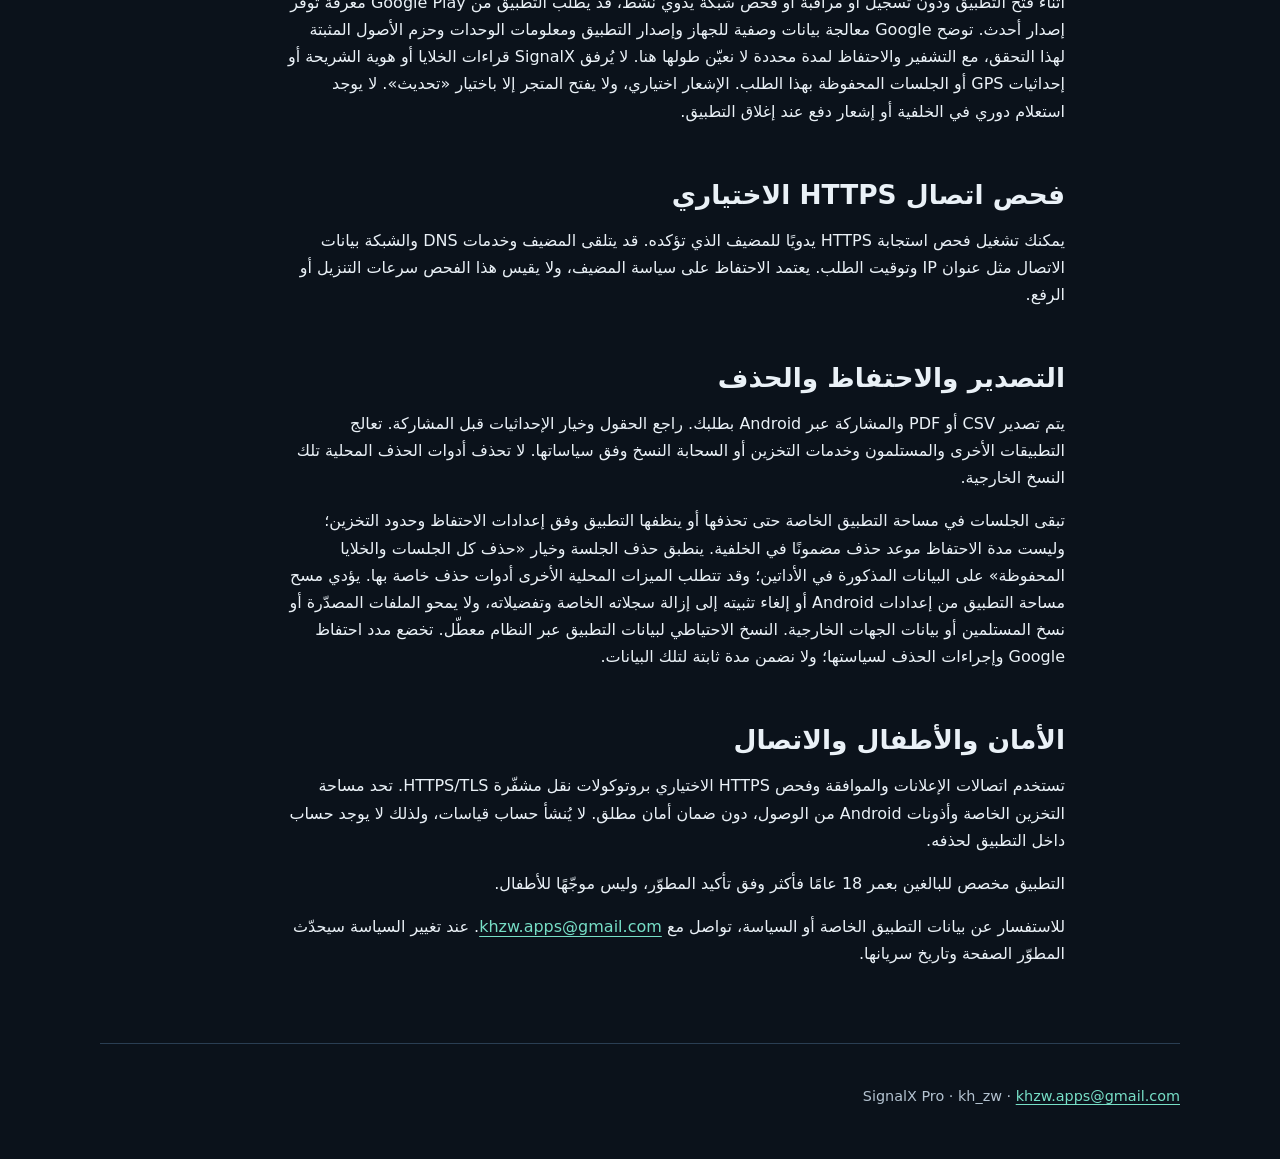
==== commit 69763f4c: "fix(site): make SignalX privacy contact links clickable (privacy-ar.html)" ====
--- a/privacy-ar.html
+++ b/privacy-ar.html
@@ -3,7 +3,7 @@
 <header><a class="brand" href="index.html"><img src="mark.svg" width="34" height="34" alt=""><bdi>SignalX Pro</bdi></a><nav aria-label="التنقل الرئيسي"><a href="index.html">الموقع</a><a href="privacy-en.html" lang="en" dir="ltr">English</a></nav></header>
 <main class="policy">
 <h1>SignalX Pro — سياسة الخصوصية</h1>
-<p><strong>تاريخ السريان: 17 نوفمبر 2026.</strong> الناشر: <strong>kh_zw</strong>. الإصدار: 1.4.0 (12). البريد المخصص للخصوصية: khzw.apps@gmail.com. موقع المطوّر: <a href="https://khkh2269-35.github.io/">https://khkh2269-35.github.io/</a>.</p>
+<p><strong>تاريخ السريان: 17 نوفمبر 2026.</strong> الناشر: <strong>kh_zw</strong>. الإصدار: 1.4.0 (12). البريد المخصص للخصوصية: <a href="mailto:khzw.apps@gmail.com">khzw.apps@gmail.com</a>. موقع المطوّر: <a href="https://khkh2269-35.github.io/">https://khkh2269-35.github.io/</a>.</p>
 <p>يساعدك SignalX Pro على عرض قراءات الشبكة الخلوية التي يتيحها Android وحفظ جلسات تغطية اختيارية. يتضمن إعلانات بانر Google AdMob في صفحات الرئيسية والخلايا والتغطية فقط، وGoogle UMP لإدارة الموافقة عندما تكون مطلوبة. لا يحتاج إلى حساب أو خادم يديره المطوّر. تعالج Google بيانات الإعلانات والموافقة وفق ما توضحه هذه السياسة.</p>
 <h2>القراءات الخلوية والسجلات المحلية</h2>
 <p>بعد منح الأذونات، يقرأ التطبيق المعلومات التي يتيحها Android، مثل الشريحة المحددة ومرجع اشتراكها وموضعها، ومعلومات المشغّل والخلايا المتصلة والمجاورة وتقنية الاتصال والنطاق أو التردد عند توفرهما وقياسات الإشارة وأوقاتها. قد يشترط Android إذن حالة الهاتف والموقع الدقيق وتشغيل موقع الجهاز لإتاحة CellInfo، حتى دون تسجيل إحداثيات GPS. منح الإذن لا يبدأ تسجيل GPS تلقائيًا.</p>
@@ -22,5 +22,5 @@
 <h2>الأمان والأطفال والاتصال</h2>
 <p>تستخدم اتصالات الإعلانات والموافقة وفحص HTTPS الاختياري بروتوكولات نقل مشفّرة HTTPS/TLS. تحد مساحة التخزين الخاصة وأذونات Android من الوصول، دون ضمان أمان مطلق. لا يُنشأ حساب قياسات، ولذلك لا يوجد حساب داخل التطبيق لحذفه.</p>
 <p>التطبيق مخصص للبالغين بعمر 18 عامًا فأكثر وفق تأكيد المطوّر، وليس موجّهًا للأطفال.</p>
-<p>للاستفسار عن بيانات التطبيق الخاصة أو السياسة، تواصل مع khzw.apps@gmail.com. عند تغيير السياسة سيحدّث المطوّر الصفحة وتاريخ سريانها.</p>
-</main><footer><p>SignalX Pro · kh_zw · khzw.apps@gmail.com</p></footer></body></html>
+<p>للاستفسار عن بيانات التطبيق الخاصة أو السياسة، تواصل مع <a href="mailto:khzw.apps@gmail.com">khzw.apps@gmail.com</a>. عند تغيير السياسة سيحدّث المطوّر الصفحة وتاريخ سريانها.</p>
+</main><footer><p>SignalX Pro · kh_zw · <a href="mailto:khzw.apps@gmail.com">khzw.apps@gmail.com</a></p></footer></body></html>
